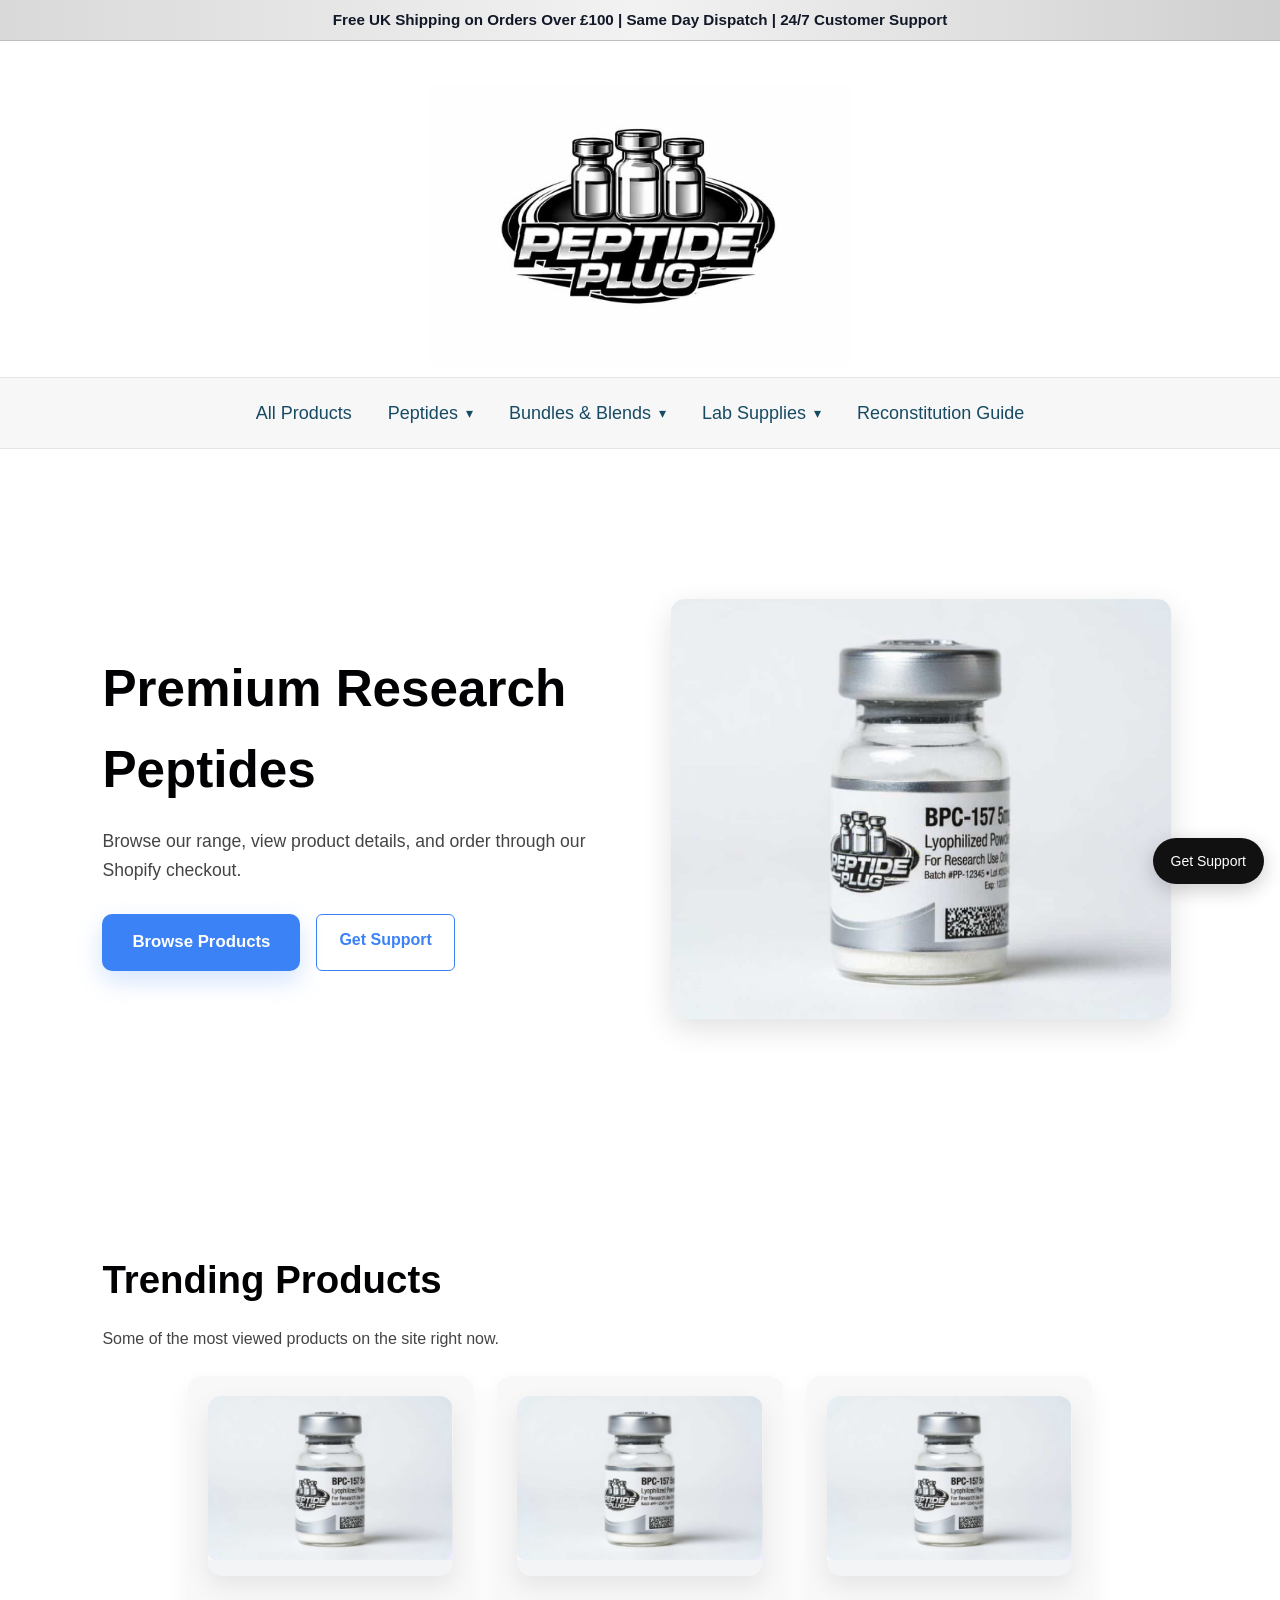
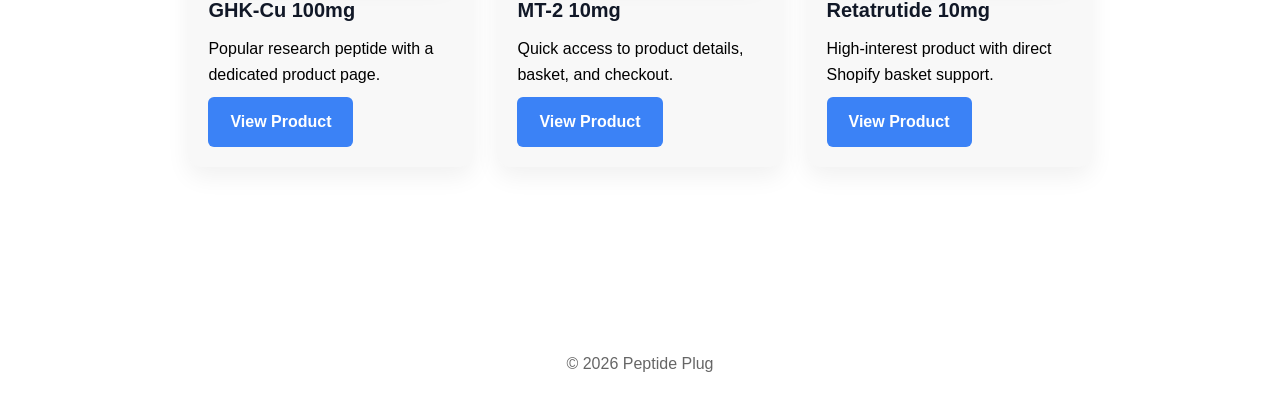
==== index.html @ 4071bdb6 "produxt sadditon" ====
<!DOCTYPE html>
<html lang="en">

<head>
  <meta charset="UTF-8">
  <meta name="viewport" content="width=device-width, initial-scale=1.0">
  <title>Peptide Plug</title>
  <link rel="icon" type="image/png" href="assets/images/pepbanner.png">
  <link rel="stylesheet" href="style.css">
</head>

<body>

  <section class="banner-wrap">
    <img src="assets/images/pepbanner.png" alt="Peptide Plug Banner" class="top-banner" id="topBanner">
  </section>

  <section class="category-nav-wrap">
    <nav class="category-nav" id="categoryNav"></nav>
  </section>

  <section class="hero fade-in active">
    <div class="hero-text">
      <h2>Premium Research Peptides</h2>
      <p>Browse our range, view product details, and order through our Shopify checkout.</p>
      <div class="buttons">
        <a href="shop/index.html" class="btn">Browse Products</a>
        <a href="mailto:support@peptideplug.co.uk" class="btn secondary">Get Support</a>
      </div>
    </div>

    <div class="hero-img">
      <img src="assets/images/peptide1.png" alt="Research peptides">
    </div>
  </section>

  <section class="section fade-in active" style="display:block;">
    <div class="text-box" style="max-width:1200px; margin:0 auto 24px;">
      <h2>Trending Products</h2>
      <p>Some of the most viewed products on the site right now.</p>
    </div>

    <div class="cards" style="padding-top: 0;">
      <div class="card fade-in active">
        <div class="image-box small">
          <img src="assets/images/peptide1.png" alt="GHK-Cu 100mg">
        </div>
        <h3>GHK-Cu 100mg</h3>
        <p>Popular research peptide with a dedicated product page.</p>
        <a href="shop/product.html?slug=ghk-cu-100mg" class="btn">View Product</a>
      </div>

      <div class="card fade-in active">
        <div class="image-box small">
          <img src="assets/images/peptide1.png" alt="MT-2 10mg">
        </div>
        <h3>MT-2 10mg</h3>
        <p>Quick access to product details, basket, and checkout.</p>
        <a href="shop/product.html?slug=mt2-10mg" class="btn">View Product</a>
      </div>

      <div class="card fade-in active">
        <div class="image-box small">
          <img src="assets/images/peptide1.png" alt="Retatrutide 20mg">
        </div>
        <h3>Retatrutide 10mg</h3>
        <p>High-interest product with direct Shopify basket support.</p>
        <a href="shop/product.html?slug=retatrutide-10mg" class="btn">View Product</a>
      </div>
    </div>
  </section>

  <footer>
    <p>© 2026 Peptide Plug</p>
  </footer>

  <script src="../js/site-config.js"></script>
  <script src="../js/products.js"></script>
  <script src="../js/components.js"></script>
  <script src="../js/shop.js"></script>
  <script src="../script.js"></script>

  <div id="supportWidget">
  <button id="supportToggle" aria-label="Open support form">Get Support</button>

  <div id="supportPanel">
    <button id="supportClose" aria-label="Close support form">&times;</button>

    <form id="supportForm">
      <h3>Need help?</h3>

      <input type="text" name="name" placeholder="Your name" required>
      <input type="email" name="email" placeholder="Your email" required>
      <textarea name="message" placeholder="What would you like help with?" required></textarea>

      <button type="submit">Send</button>
      <p id="supportStatus"></p>
    </form>
  </div>
</div>
</body>

</html>
---- style.css ----
* {
  margin: 0;
  padding: 0;
  box-sizing: border-box;
  font-family: Arial, sans-serif;
}

body {
  color: #010003;
  background: #ffffff;
  line-height: 1.6;
}

/* NAVBAR */
.navbar {
  display: flex;
  justify-content: center;
  align-items: center;
  padding: 20px;
  position: sticky;
  top: 0;
  width: 100%;
  z-index: 1000;
  background: rgba(255, 255, 255, 0.95);
  backdrop-filter: blur(6px);
  border-bottom: 1px solid #e5e7eb;
}

.logo {
  font-size: 28px;
  color: #111827;
}

/* TOP BANNER */
.banner-wrap {
  width: 100%;
  display: flex;
  justify-content: center;
  padding: 20px 20px 10px;
}

.top-banner {
  width: min(90%, 420px);
  height: auto;
  display: block;
  transition: opacity 0.2s linear;
}

/* HERO */
.hero {
  min-height: 80vh;
  display: flex;
  justify-content: space-between;
  align-items: center;
  gap: 50px;
  padding: 60px 8%;
}

.hero.small {
  min-height: 32vh;
  justify-content: center;
  text-align: center;
  padding: 120px 8% 60px;
}

.hero-text {
  flex: 1;
  max-width: 520px;
}

.hero-text h2 {
  font-size: clamp(2rem, 4vw, 3.4rem);
  margin-bottom: 16px;
}

.hero-text p {
  font-size: 1.1rem;
  margin-bottom: 20px;
  color: #444;
}

.hero-img {
  flex: 1;
  max-width: 520px;
  display: flex;
  justify-content: center;
}

.hero-img img {
  width: 100%;
  max-width: 500px;
  height: 420px;
  object-fit: cover;
  border-radius: 14px;
  display: block;
  box-shadow: 0 10px 30px rgba(0, 0, 0, 0.12);
}

/* SECTIONS */
.section {
  display: flex;
  align-items: center;
  gap: 50px;
  padding: 80px 8%;
}

.section.reverse {
  flex-direction: row-reverse;
}

.text-box {
  flex: 1;
}

.text-box h2 {
  font-size: clamp(1.8rem, 3vw, 2.6rem);
  margin-bottom: 16px;
}

.text-box p {
  font-size: 1rem;
  color: #444;
  margin-bottom: 18px;
}

.image-box {
  flex: 1;
  min-height: 320px;
  border-radius: 14px;
  overflow: hidden;
  background: #f3f4f6;
  box-shadow: 0 10px 24px rgba(0, 0, 0, 0.08);
}

.image-box img {
  width: 100%;
  height: 100%;
  display: block;
  object-fit: cover;
}

.image-box.small {
  min-height: 180px;
}

/* CARDS */
.cards {
  display: grid;
  grid-template-columns: repeat(3, 1fr);
  gap: 24px;
  padding: 60px 8% 80px;
}

.card {
  background: #f8f8f8;
  padding: 20px;
  border-radius: 14px;
  color: #111827;
  box-shadow: 0 10px 24px rgba(0, 0, 0, 0.06);
}

.card h3 {
  margin: 18px 0 10px;
  font-size: 1.25rem;
}

.card p {
  color: #000000;
}

/* SHOP */
.product-grid {
  display: grid;
  grid-template-columns: repeat(3, 1fr);
  gap: 30px;
  padding: 40px 8% 80px;
}

.product {
  background: #f8f8f8;
  padding: 20px;
  border-radius: 14px;
  color: #111827;
  box-shadow: 0 10px 24px rgba(0, 0, 0, 0.06);
  border: 1px solid #eeeeee;
}

.product h3 {
  margin: 18px 0 10px;
  font-size: 1.25rem;
}

.product p {
  color: #000000;
  margin-bottom: 18px;
}

.buttons {
  display: flex;
  gap: 12px;
  flex-wrap: wrap;
}

/* BUTTONS */
.btn {
  display: inline-block;
  margin-top: 10px;
  padding: 12px 22px;
  background: #3b82f6;
  border: none;
  color: white;
  cursor: pointer;
  border-radius: 6px;
  text-decoration: none;
  font-weight: 600;
  transition: background 0.2s ease;
}

.btn:hover {
  background: #2563eb;
}

.btn.secondary {
  background: transparent;
  border: 1px solid #3b82f6;
  color: #3b82f6;
}

/* FOOTER */
footer {
  text-align: center;
  padding: 24px;
  color: #666;
}

/* ANIMATIONS */
.fade-in {
  opacity: 0;
  transform: translateY(40px);
  transition: all 0.8s ease;
}

.fade-in.active {
  opacity: 1;
  transform: translateY(0);
}

/* RESPONSIVE */
@media (max-width: 900px) {
  .hero,
  .section,
  .section.reverse {
    flex-direction: column;
    padding: 50px 6%;
  }

  .hero.small {
    padding: 110px 6% 40px;
  }

  .hero-text,
  .text-box,
  .hero-img,
  .image-box {
    max-width: 100%;
    width: 100%;
  }

  .hero-img img {
    height: 320px;
  }

  .cards,
  .product-grid {
    grid-template-columns: 1fr;
    padding: 40px 6% 60px;
  }

  .image-box {
    min-height: 260px;
  }

  .image-box.small {
    min-height: 220px;
  }
}

/* ANNOUNCEMENT BAR */
.announcement-bar {
  position: fixed;
  top: 0;
  left: 0;
  width: 100%;
  background: linear-gradient(to right, #d9d9d9, #f2f2f2, #cfcfcf);
  color: #111827;
  text-align: center;
  padding: 8px 16px;
  font-size: 0.95rem;
  font-weight: 600;
  z-index: 3000;
  border-bottom: 1px solid #bdbdbd;
}

body.has-announcement {
  padding-top: 42px;
}

body.has-announcement .navbar {
  top: 42px;
}

body.has-announcement .banner-wrap {
  padding-top: 34px;
}

body.has-announcement .top-banner {
  margin-top: 8px;
}

/* SHOP EXTRA */
.shop-actions {
  display: flex;
  justify-content: flex-end;
  gap: 12px;
  padding: 20px 8% 0;
}

/* PRODUCT PAGE */
.back-link {
  max-width: 1200px;
  margin: 30px auto 0;
  padding: 0 20px;
}

.product-page {
  max-width: 1200px;
  margin: 30px auto 60px;
  padding: 0 20px;
  display: grid;
  grid-template-columns: 1fr 1fr;
  gap: 40px;
  align-items: start;
}

.product-image-wrap,
.product-info {
  background: #ffffff;
  border-radius: 16px;
  padding: 24px;
}

.product-image-wrap img {
  width: 100%;
  height: auto;
  display: block;
  border-radius: 12px;
}

.product-info h1 {
  margin: 0 0 10px;
  font-size: 2rem;
  color: #000000;
}

.product-price {
  font-size: 1.25rem;
  margin-bottom: 20px;
  color: #000000;
}

.product-description {
  line-height: 1.6;
  margin-bottom: 24px;
  color: #000000;
}

.product-meta {
  margin-bottom: 24px;
}

.product-meta p {
  margin: 8px 0;
  color: #000000;
}

.product-meta strong {
  color: #000000;
}

/* RESPONSIVE ADDITIONS */
@media (max-width: 900px) {
  .shop-actions {
    justify-content: center;
    padding: 20px 6% 0;
  }

  .product-page {
    grid-template-columns: 1fr;
    gap: 24px;
  }
}

.hero .buttons {
  margin-top: 18px;
  gap: 16px;
}

.hero .buttons .btn:first-child {
  min-width: 190px;
  padding: 15px 30px;
  font-size: 1.05rem;
  border-radius: 10px;
  box-shadow: 0 10px 24px rgba(59, 130, 246, 0.22);
}

.hero .buttons .btn:first-child:hover {
  background: #1d4ed8;
}

@media (max-width: 700px) {
  .hero .buttons {
    flex-direction: column;
    align-items: stretch;
    width: 100%;
  }

  .hero .buttons .btn:first-child {
    width: 100%;
    min-width: 0;
  }
}

.product-description-content {
  display: -webkit-box;
  -webkit-box-orient: vertical;
  -webkit-line-clamp: 4;
  overflow: hidden;
}

.product-description-content.expanded {
  display: block;
  overflow: visible;
}

.description-toggle-btn {
  margin-top: 14px;
}

.product-description h3 {
  margin: 18px 0 10px;
  font-size: 1.05rem;
  color: #000000;
}

.product-description p {
  margin-bottom: 12px;
  color: #000000;
}

.product-description strong {
  color: #000000;
}

@media (max-width: 700px) {
  .product-description-content {
    display: -webkit-box;
    -webkit-box-orient: vertical;
    -webkit-line-clamp: 3;
    overflow: hidden;
    font-size: 0.95rem;
    line-height: 1.5;
  }

  .product-description-content.expanded {
    display: block;
    overflow: visible;
  }

  .product-page {
    gap: 18px;
    margin: 20px auto 40px;
    padding: 0 16px;
  }

  .product-image-wrap {
    padding: 14px;
  }

  .product-image-wrap img {
    width: 100%;
    max-height: 120px;
    object-fit: contain;
  }

  .product-info {
    padding: 18px;
  }

  .product-info h1 {
    font-size: 1.5rem;
    line-height: 1.2;
  }

  .product-price {
    font-size: 1.1rem;
    margin-bottom: 14px;
  }

  .product-description-content {
    -webkit-line-clamp: 3;
    font-size: 0.95rem;
    line-height: 1.5;
  }

  .product-description h3 {
    font-size: 1rem;
    margin: 14px 0 8px;
  }

  .product-description p {
    margin-bottom: 10px;
  }

  .product-meta p {
    font-size: 0.95rem;
  }

  .product-info .buttons {
    flex-direction: column;
    align-items: stretch;
  }

  .product-info .buttons .btn {
    width: 100%;
    text-align: center;
  }
}

.category-nav-wrap {
  width: 100%;
  background: #f7f7f7;
  border-top: 1px solid #e5e5e5;
  border-bottom: 1px solid #e5e5e5;
}

.category-nav {
  max-width: 1200px;
  margin: 0 auto;
  padding: 0 20px;
  display: flex;
  align-items: center;
  justify-content: center;
  gap: 36px;
  min-height: 70px;
  flex-wrap: wrap;
}

.category-nav a,
.dropdown-btn {
  text-decoration: none;
  color: #174a63;
  font-size: 18px;
  font-weight: 500;
  background: none;
  border: none;
  cursor: pointer;
  font-family: inherit;
  transition: color 0.2s ease;
}

.category-nav a:hover,
.dropdown-btn:hover {
  color: #0f3447;
}

.dropdown {
  position: relative;
}

.dropdown-btn {
  display: flex;
  align-items: center;
  gap: 8px;
}

.arrow {
  font-size: 14px;
}

.dropdown-menu {
  position: absolute;
  top: 100%;
  left: 0;
  min-width: 220px;
  background: #ffffff;
  border: 1px solid #e5e5e5;
  box-shadow: 0 8px 20px rgba(0, 0, 0, 0.08);
  border-radius: 10px;
  padding: 10px 0;
  display: none;
  z-index: 1000;
}

.dropdown-menu a {
  display: block;
  padding: 12px 18px;
  font-size: 16px;
  color: #174a63;
  white-space: nowrap;
}

.dropdown-menu a:hover {
  background: #f3f7f9;
}

.dropdown:hover .dropdown-menu {
  display: block;
}

@media (max-width: 768px) {
  .category-nav {
    gap: 18px;
    padding: 12px 16px;
    justify-content: flex-start;
  }

  .category-nav a,
  .dropdown-btn {
    font-size: 16px;
  }

  .dropdown-menu {
    min-width: 180px;
  }
}


#supportWidget {
  position: fixed;
  right: 16px;
  bottom: 16px;
  z-index: 9999;
}

#supportToggle {
  background: #111;
  color: #fff;
  border: none;
  border-radius: 999px;
  padding: 12px 18px;
  font: inherit;
  font-size: 14px;
  cursor: pointer;
  box-shadow: 0 6px 20px rgba(0, 0, 0, 0.2);
  transition: transform 0.2s ease, opacity 0.2s ease;
}

#supportToggle:hover {
  transform: translateY(-2px);
}

#supportPanel {
  position: absolute;
  right: 0;
  bottom: 60px;
  width: 320px;
  background: #fff;
  border-radius: 14px;
  box-shadow: 0 10px 30px rgba(0, 0, 0, 0.18);
  padding: 18px;
  opacity: 0;
  transform: translateY(20px);
  pointer-events: none;
  transition: opacity 0.25s ease, transform 0.25s ease;
}

#supportPanel.open {
  opacity: 1;
  transform: translateY(0);
  pointer-events: auto;
}

#supportClose {
  position: absolute;
  top: 10px;
  right: 12px;
  background: transparent;
  border: none;
  font-size: 24px;
  line-height: 1;
  cursor: pointer;
  color: #111;
}

#supportForm {
  display: flex;
  flex-direction: column;
  gap: 10px;
}

#supportForm h3 {
  margin: 0 0 6px 0;
  font-size: 20px;
  color: #111;
}

#supportForm input,
#supportForm textarea {
  width: 100%;
  padding: 11px 12px;
  border: 1px solid #d8d8d8;
  border-radius: 8px;
  font: inherit;
  font-size: 14px;
  box-sizing: border-box;
}

#supportForm textarea {
  min-height: 110px;
  resize: vertical;
}

#supportForm button[type="submit"] {
  background: #111;
  color: #fff;
  border: none;
  border-radius: 8px;
  padding: 11px 12px;
  font: inherit;
  font-size: 14px;
  cursor: pointer;
  transition: opacity 0.2s ease;
}

#supportForm button[type="submit"]:hover {
  opacity: 0.9;
}

#supportStatus {
  margin: 4px 0 0 0;
  font-size: 13px;
  color: #111;
}

@media (max-width: 480px) {
  #supportWidget {
    right: 12px;
    bottom: 12px;
  }

  #supportPanel {
    width: min(320px, calc(100vw - 24px));
    right: 0;
    bottom: 56px;
  }

  #supportToggle {
    padding: 11px 16px;
    font-size: 13px;
  }
}
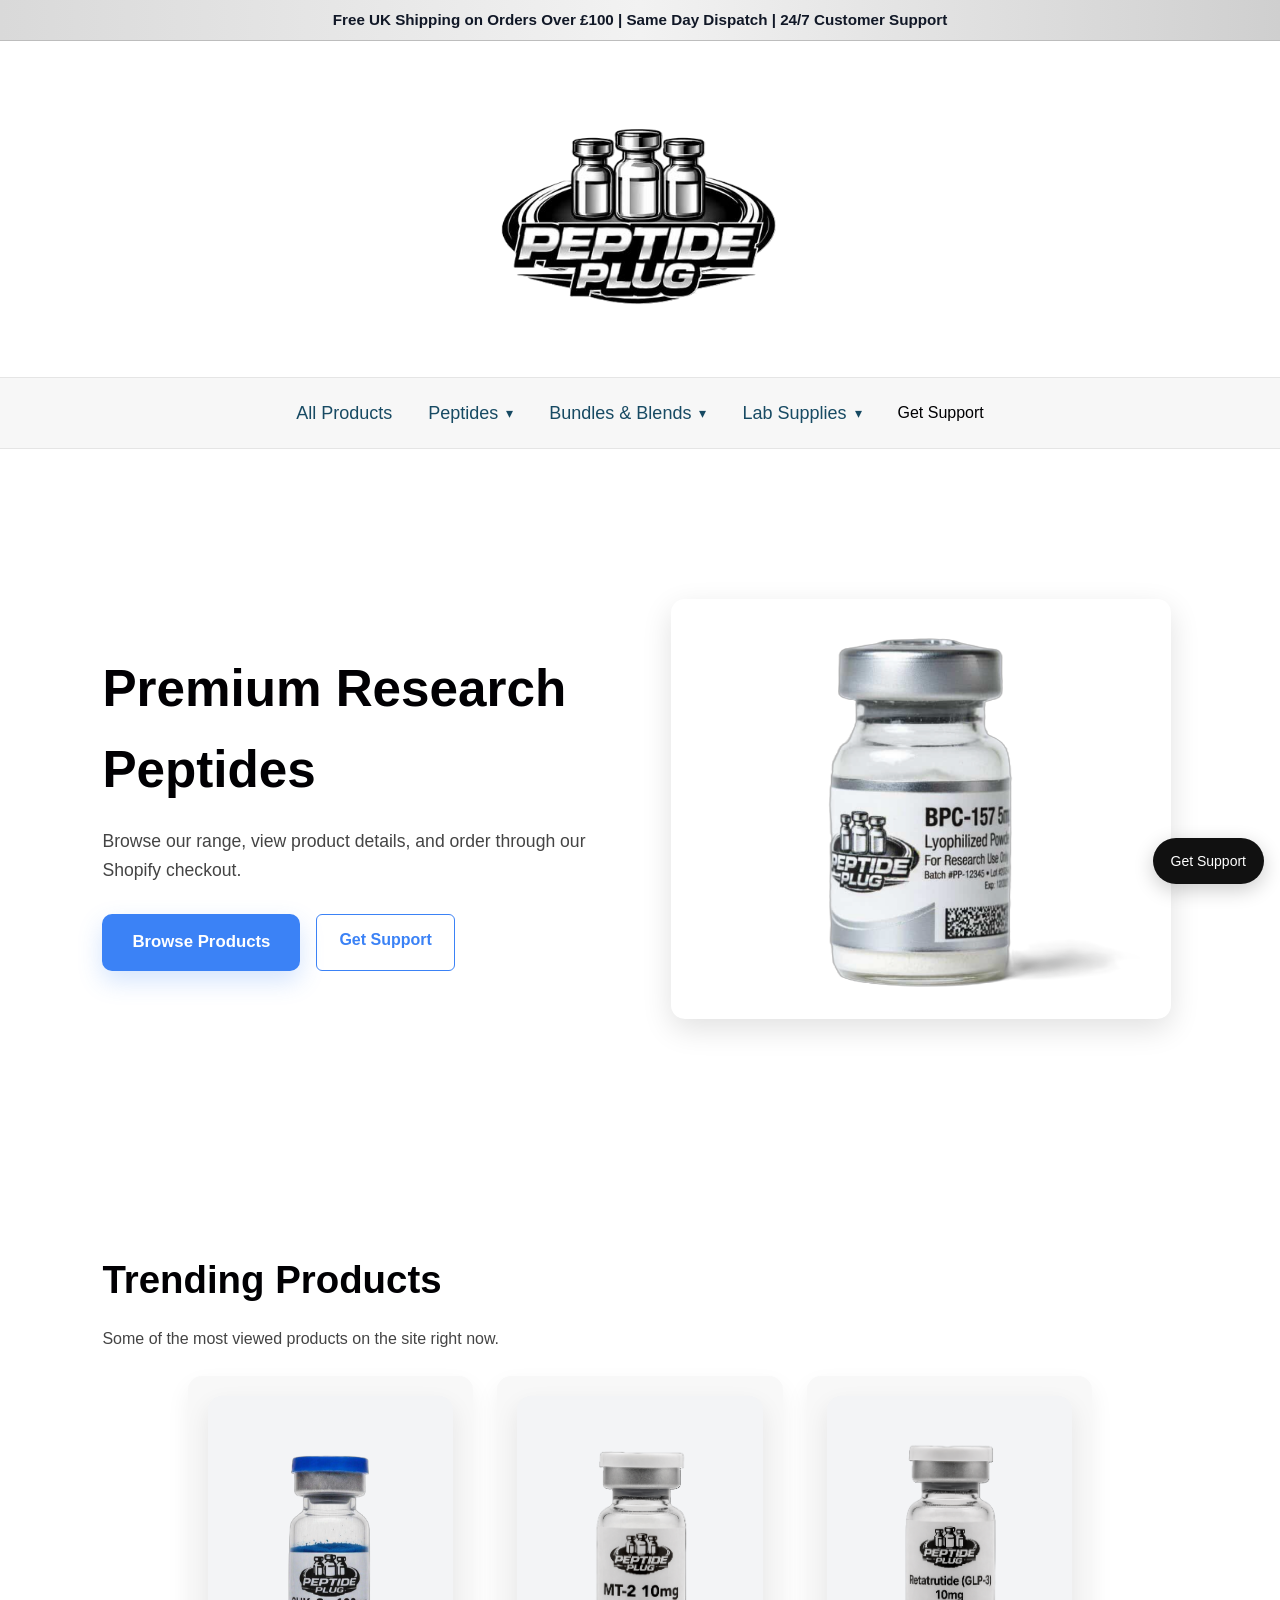
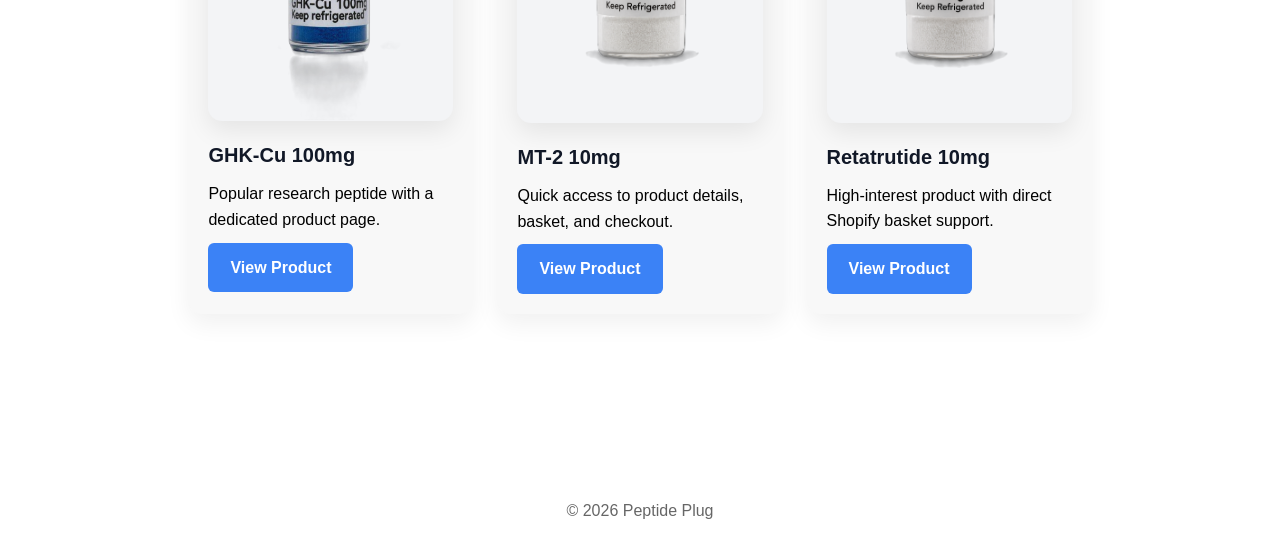
==== commit 039b3100: "all images and changed the buttons on shop" ====
--- a/index.html
+++ b/index.html
@@ -43,7 +43,7 @@
     <div class="cards" style="padding-top: 0;">
       <div class="card fade-in active">
         <div class="image-box small">
-          <img src="assets/images/peptide1.png" alt="GHK-Cu 100mg">
+          <img src="assets/images/ghk-cu-100mg.png" alt="GHK-Cu 100mg">
         </div>
         <h3>GHK-Cu 100mg</h3>
         <p>Popular research peptide with a dedicated product page.</p>
@@ -52,7 +52,7 @@
 
       <div class="card fade-in active">
         <div class="image-box small">
-          <img src="assets/images/peptide1.png" alt="MT-2 10mg">
+          <img src="assets/images/mt2-10mg.png" alt="MT-2 10mg">
         </div>
         <h3>MT-2 10mg</h3>
         <p>Quick access to product details, basket, and checkout.</p>
@@ -61,7 +61,7 @@
 
       <div class="card fade-in active">
         <div class="image-box small">
-          <img src="assets/images/peptide1.png" alt="Retatrutide 20mg">
+          <img src="assets/images/retatrutide-10mg.png" alt="Retatrutide 10mg">
         </div>
         <h3>Retatrutide 10mg</h3>
         <p>High-interest product with direct Shopify basket support.</p>
--- a/style.css
+++ b/style.css
@@ -171,17 +171,17 @@
 /* SHOP */
 .product-grid {
   display: grid;
-  grid-template-columns: repeat(3, 1fr);
-  gap: 30px;
+  grid-template-columns: repeat(4, 1fr);
+  gap: 24px;
   padding: 40px 8% 80px;
 }
 
 .product {
   background: #f8f8f8;
-  padding: 20px;
-  border-radius: 14px;
+  padding: 16px;
+  border-radius: 12px;
   color: #111827;
-  box-shadow: 0 10px 24px rgba(0, 0, 0, 0.06);
+  box-shadow: 0 8px 18px rgba(0, 0, 0, 0.05);
   border: 1px solid #eeeeee;
 }
 
@@ -199,6 +199,13 @@
   display: flex;
   gap: 12px;
   flex-wrap: wrap;
+}
+
+.product img {
+  width: 100%;
+  height: 180px;
+  object-fit: contain;
+  display: block;
 }
 
 /* BUTTONS */
@@ -758,4 +765,27 @@
     padding: 11px 16px;
     font-size: 13px;
   }
+}
+
+.btn.disabled {
+  opacity: 0.5;
+  pointer-events: none;
+  cursor: not-allowed;
+}
+
+.availability.in {
+  color: green;
+}
+
+.availability.out {
+  color: red;
+}
+
+.nav-support-btn {
+  background: none;
+  border: none;
+  color: inherit;
+  font: inherit;
+  cursor: pointer;
+  padding: 0;
 }
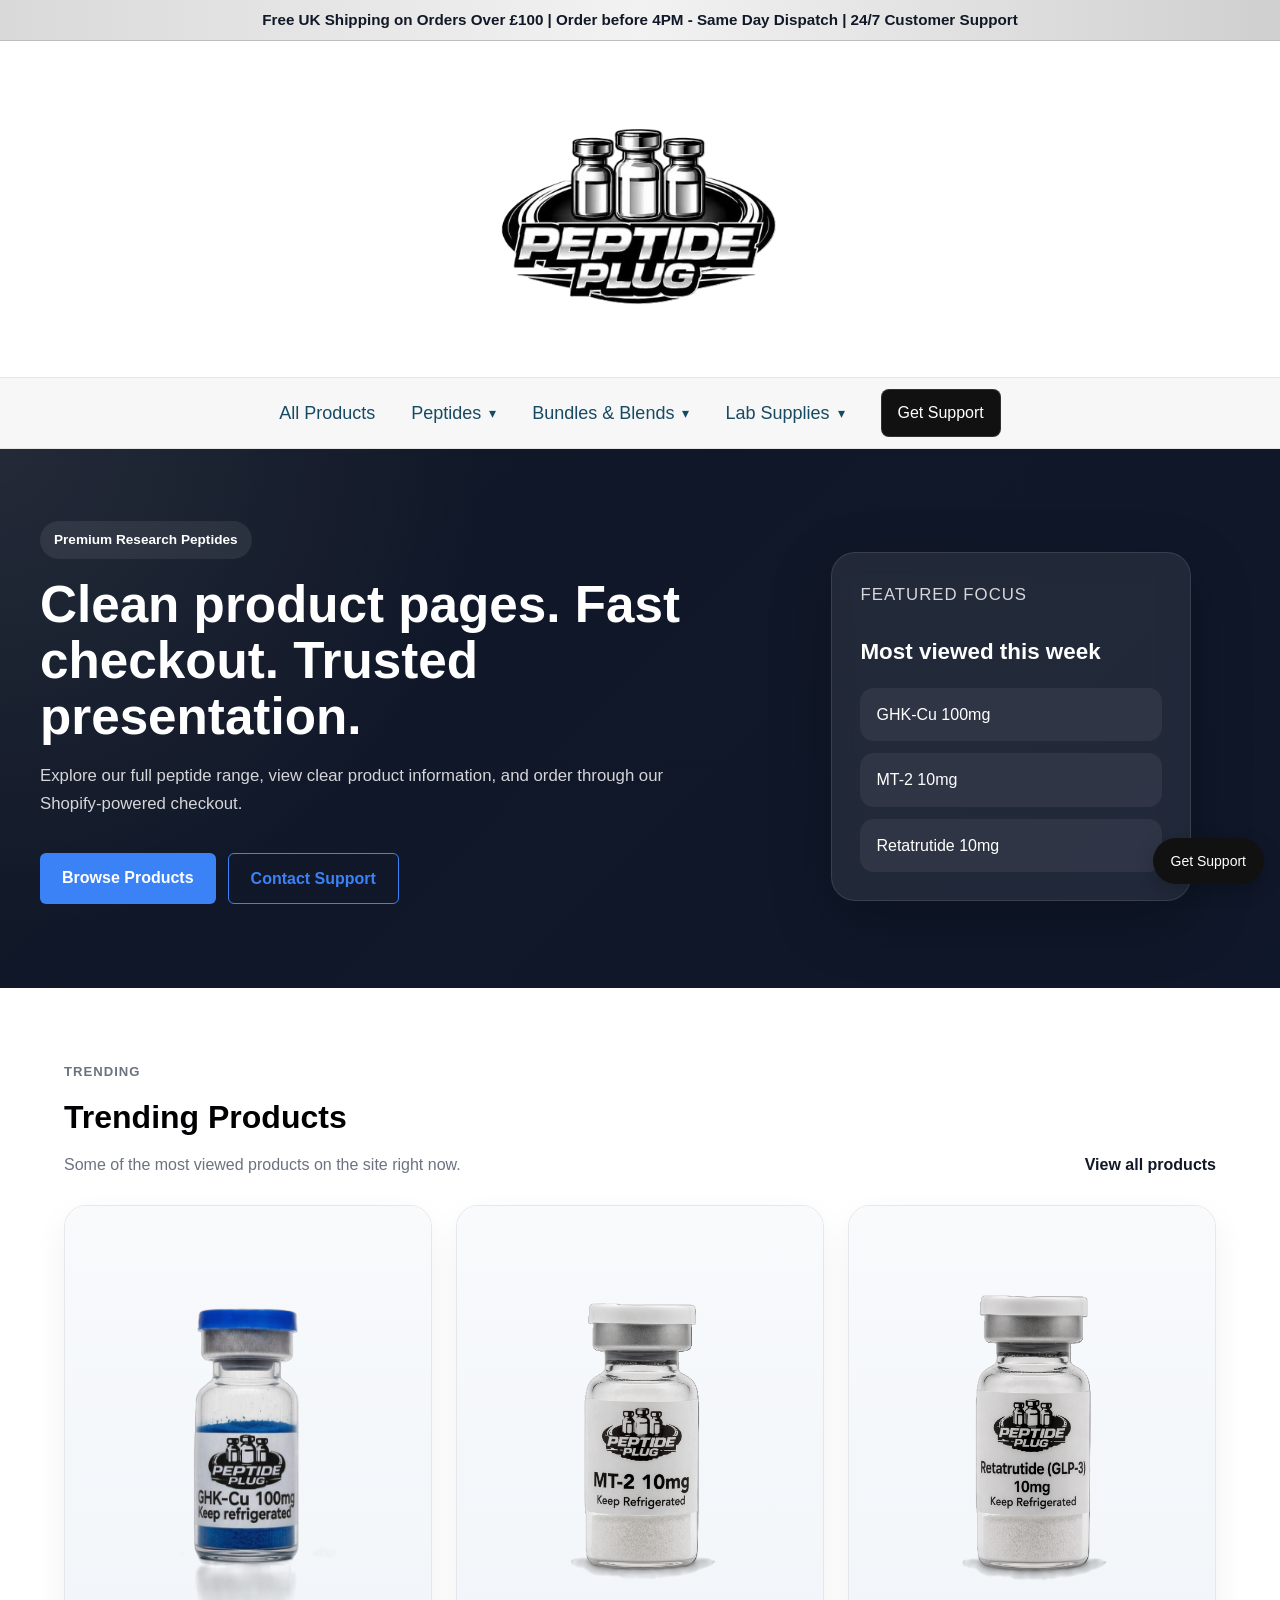
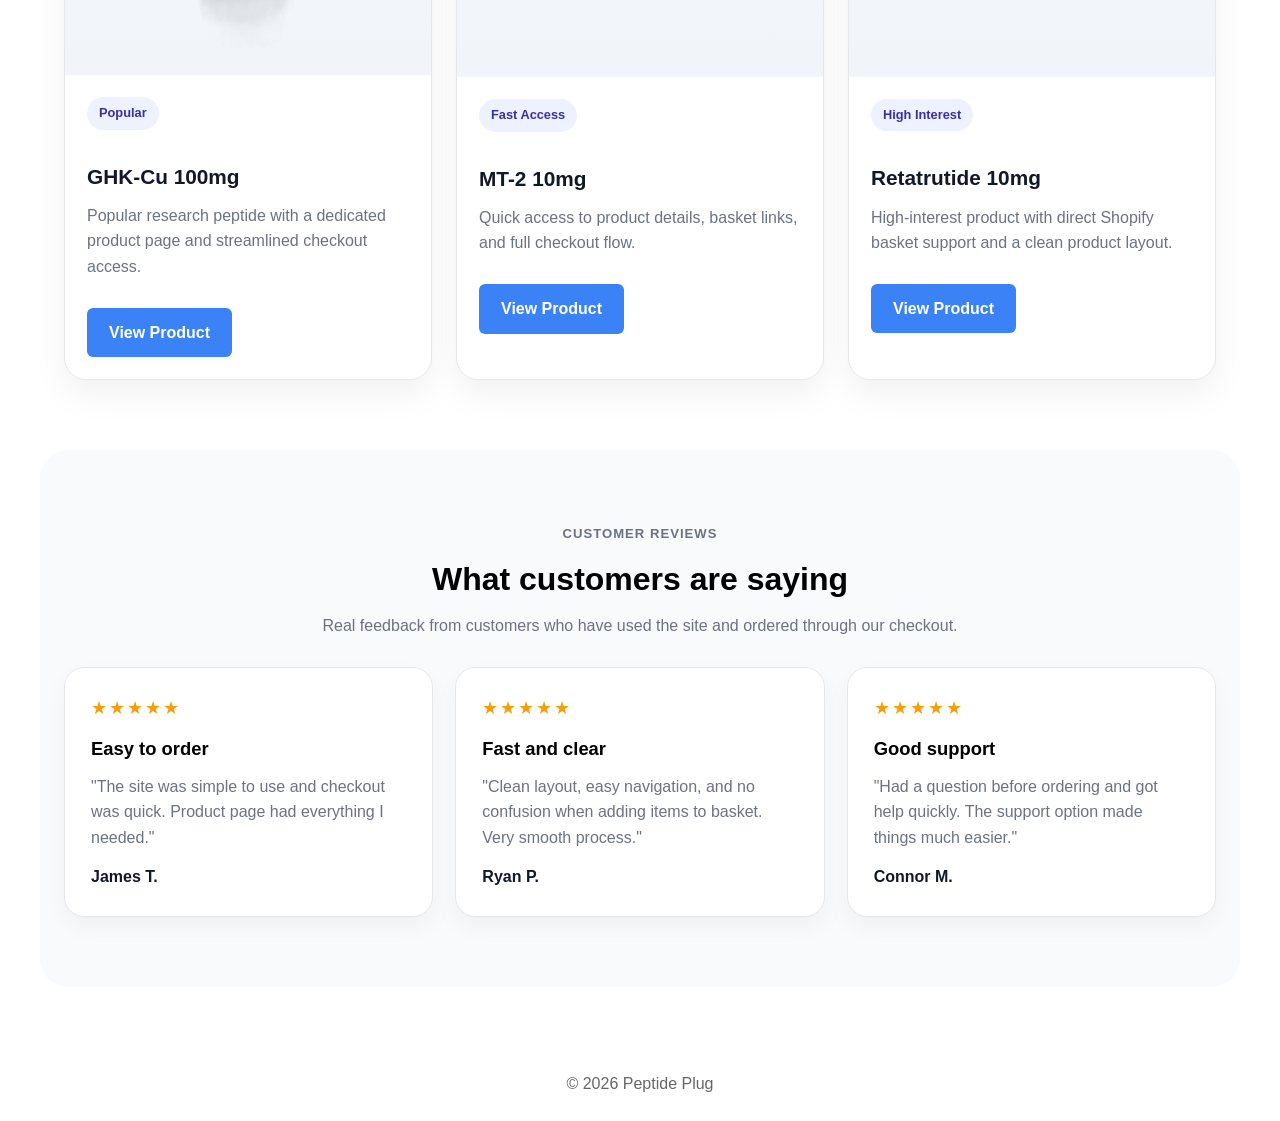
==== commit 0eed90bf: "new home page and product tags" ====
--- a/index.html
+++ b/index.html
@@ -19,53 +19,113 @@
     <nav class="category-nav" id="categoryNav"></nav>
   </section>
 
-  <section class="hero fade-in active">
-    <div class="hero-text">
-      <h2>Premium Research Peptides</h2>
-      <p>Browse our range, view product details, and order through our Shopify checkout.</p>
-      <div class="buttons">
-        <a href="shop/index.html" class="btn">Browse Products</a>
-        <a href="mailto:support@peptideplug.co.uk" class="btn secondary">Get Support</a>
+  <section class="hero hero-home fade-in active">
+    <div class="hero-content">
+      <div class="hero-text">
+        <span class="eyebrow">Premium Research Peptides</span>
+        <h1>Clean product pages. Fast checkout. Trusted presentation.</h1>
+        <p>
+          Explore our full peptide range, view clear product information, and order through our Shopify-powered checkout.
+        </p>
+
+        <div class="buttons hero-buttons">
+          <a href="shop/index.html" class="btn">Browse Products</a>
+          <a href="mailto:support@peptide-plug.co.uk" class="btn secondary">Contact Support</a>
+        </div>
+      </div>
+
+      <div class="hero-feature-card">
+        <div class="hero-feature-inner">
+          <p class="mini-label">Featured Focus</p>
+          <h3>Most viewed this week</h3>
+          <div class="featured-mini-list">
+            <a href="shop/product.html?slug=ghk-cu-100mg">GHK-Cu 100mg</a>
+            <a href="shop/product.html?slug=mt2-10mg">MT-2 10mg</a>
+            <a href="shop/product.html?slug=retatrutide-10mg">Retatrutide 10mg</a>
+          </div>
+        </div>
+      </div>
+    </div>
+  </section>
+
+  <section class="section fade-in active home-section">
+    <div class="section-heading">
+      <div>
+        <span class="section-label">Trending</span>
+        <h2>Trending Products</h2>
+        <p>Some of the most viewed products on the site right now.</p>
+      </div>
+      <a href="shop/index.html" class="text-link">View all products</a>
+    </div>
+
+    <div class="cards cards-home">
+      <div class="card product-card fade-in active">
+        <div class="image-box small">
+          <img src="assets/images/ghk-cu-100mg.png" alt="GHK-Cu 100mg">
+        </div>
+        <div class="card-content">
+          <span class="product-tag">Popular</span>
+          <h3>GHK-Cu 100mg</h3>
+          <p>Popular research peptide with a dedicated product page and streamlined checkout access.</p>
+          <a href="shop/product.html?slug=ghk-cu-100mg" class="btn">View Product</a>
+        </div>
+      </div>
+
+      <div class="card product-card fade-in active">
+        <div class="image-box small">
+          <img src="assets/images/mt2-10mg.png" alt="MT-2 10mg">
+        </div>
+        <div class="card-content">
+          <span class="product-tag">Fast Access</span>
+          <h3>MT-2 10mg</h3>
+          <p>Quick access to product details, basket links, and full checkout flow.</p>
+          <a href="shop/product.html?slug=mt2-10mg" class="btn">View Product</a>
+        </div>
+      </div>
+
+      <div class="card product-card fade-in active">
+        <div class="image-box small">
+          <img src="assets/images/retatrutide-10mg.png" alt="Retatrutide 10mg">
+        </div>
+        <div class="card-content">
+          <span class="product-tag">High Interest</span>
+          <h3>Retatrutide 10mg</h3>
+          <p>High-interest product with direct Shopify basket support and a clean product layout.</p>
+          <a href="shop/product.html?slug=retatrutide-10mg" class="btn">View Product</a>
+        </div>
+      </div>
+    </div>
+  </section>
+
+  <section class="section fade-in active home-section alt-section">
+    <div class="section-heading centered">
+      <div>
+        <span class="section-label">Customer Reviews</span>
+        <h2>What customers are saying</h2>
+        <p>Real feedback from customers who have used the site and ordered through our checkout.</p>
       </div>
     </div>
 
-    <div class="hero-img">
-      <img src="assets/images/peptide1.png" alt="Research peptides">
-    </div>
-  </section>
-
-  <section class="section fade-in active" style="display:block;">
-    <div class="text-box" style="max-width:1200px; margin:0 auto 24px;">
-      <h2>Trending Products</h2>
-      <p>Some of the most viewed products on the site right now.</p>
-    </div>
-
-    <div class="cards" style="padding-top: 0;">
-      <div class="card fade-in active">
-        <div class="image-box small">
-          <img src="assets/images/ghk-cu-100mg.png" alt="GHK-Cu 100mg">
-        </div>
-        <h3>GHK-Cu 100mg</h3>
-        <p>Popular research peptide with a dedicated product page.</p>
-        <a href="shop/product.html?slug=ghk-cu-100mg" class="btn">View Product</a>
+    <div class="feature-grid">
+      <div class="feature-box review-box">
+        <div class="review-stars">★★★★★</div>
+        <h3>Easy to order</h3>
+        <p>"The site was simple to use and checkout was quick. Product page had everything I needed."</p>
+        <span class="review-author">James T.</span>
       </div>
 
-      <div class="card fade-in active">
-        <div class="image-box small">
-          <img src="assets/images/mt2-10mg.png" alt="MT-2 10mg">
-        </div>
-        <h3>MT-2 10mg</h3>
-        <p>Quick access to product details, basket, and checkout.</p>
-        <a href="shop/product.html?slug=mt2-10mg" class="btn">View Product</a>
+      <div class="feature-box review-box">
+        <div class="review-stars">★★★★★</div>
+        <h3>Fast and clear</h3>
+        <p>"Clean layout, easy navigation, and no confusion when adding items to basket. Very smooth process."</p>
+        <span class="review-author">Ryan P.</span>
       </div>
 
-      <div class="card fade-in active">
-        <div class="image-box small">
-          <img src="assets/images/retatrutide-10mg.png" alt="Retatrutide 10mg">
-        </div>
-        <h3>Retatrutide 10mg</h3>
-        <p>High-interest product with direct Shopify basket support.</p>
-        <a href="shop/product.html?slug=retatrutide-10mg" class="btn">View Product</a>
+      <div class="feature-box review-box">
+        <div class="review-stars">★★★★★</div>
+        <h3>Good support</h3>
+        <p>"Had a question before ordering and got help quickly. The support option made things much easier."</p>
+        <span class="review-author">Connor M.</span>
       </div>
     </div>
   </section>
@@ -74,30 +134,29 @@
     <p>© 2026 Peptide Plug</p>
   </footer>
 
-  <script src="../js/site-config.js"></script>
-  <script src="../js/products.js"></script>
-  <script src="../js/components.js"></script>
-  <script src="../js/shop.js"></script>
-  <script src="../script.js"></script>
+  <div id="supportWidget">
+    <button id="supportToggle" aria-label="Open support form">Get Support</button>
 
-  <div id="supportWidget">
-  <button id="supportToggle" aria-label="Open support form">Get Support</button>
+    <div id="supportPanel">
+      <button id="supportClose" aria-label="Close support form">&times;</button>
 
-  <div id="supportPanel">
-    <button id="supportClose" aria-label="Close support form">&times;</button>
+      <form id="supportForm">
+        <h3>Need help?</h3>
+        <input type="text" name="name" placeholder="Your name" required>
+        <input type="email" name="email" placeholder="Your email" required>
+        <textarea name="message" placeholder="What would you like help with?" required></textarea>
+        <button type="submit">Send</button>
+        <p id="supportStatus"></p>
+      </form>
+    </div>
+  </div>
 
-    <form id="supportForm">
-      <h3>Need help?</h3>
+  <script src="js/site-config.js"></script>
+  <script src="js/products.js"></script>
+  <script src="js/components.js"></script>
+  <script src="js/shop.js"></script>
+  <script src="script.js"></script>
 
-      <input type="text" name="name" placeholder="Your name" required>
-      <input type="email" name="email" placeholder="Your email" required>
-      <textarea name="message" placeholder="What would you like help with?" required></textarea>
-
-      <button type="submit">Send</button>
-      <p id="supportStatus"></p>
-    </form>
-  </div>
-</div>
 </body>
 
 </html>
--- a/style.css
+++ b/style.css
@@ -3,6 +3,10 @@
   padding: 0;
   box-sizing: border-box;
   font-family: Arial, sans-serif;
+}
+
+html {
+  scroll-behavior: smooth;
 }
 
 body {
@@ -68,9 +72,11 @@
   max-width: 520px;
 }
 
+.hero-text h1,
 .hero-text h2 {
   font-size: clamp(2rem, 4vw, 3.4rem);
   margin-bottom: 16px;
+  line-height: 1.1;
 }
 
 .hero-text p {
@@ -96,7 +102,7 @@
   box-shadow: 0 10px 30px rgba(0, 0, 0, 0.12);
 }
 
-/* SECTIONS */
+/* GENERIC SECTIONS */
 .section {
   display: flex;
   align-items: center;
@@ -143,7 +149,7 @@
   min-height: 180px;
 }
 
-/* CARDS */
+/* GENERIC CARDS */
 .cards {
   display: grid;
   grid-template-columns: repeat(3, 1fr);
@@ -195,12 +201,6 @@
   margin-bottom: 18px;
 }
 
-.buttons {
-  display: flex;
-  gap: 12px;
-  flex-wrap: wrap;
-}
-
 .product img {
   width: 100%;
   height: 180px;
@@ -209,6 +209,12 @@
 }
 
 /* BUTTONS */
+.buttons {
+  display: flex;
+  gap: 12px;
+  flex-wrap: wrap;
+}
+
 .btn {
   display: inline-block;
   margin-top: 10px;
@@ -220,7 +226,7 @@
   border-radius: 6px;
   text-decoration: none;
   font-weight: 600;
-  transition: background 0.2s ease;
+  transition: background 0.2s ease, transform 0.2s ease;
 }
 
 .btn:hover {
@@ -231,6 +237,12 @@
   background: transparent;
   border: 1px solid #3b82f6;
   color: #3b82f6;
+}
+
+.btn.disabled {
+  opacity: 0.5;
+  pointer-events: none;
+  cursor: not-allowed;
 }
 
 /* FOOTER */
@@ -250,46 +262,6 @@
 .fade-in.active {
   opacity: 1;
   transform: translateY(0);
-}
-
-/* RESPONSIVE */
-@media (max-width: 900px) {
-  .hero,
-  .section,
-  .section.reverse {
-    flex-direction: column;
-    padding: 50px 6%;
-  }
-
-  .hero.small {
-    padding: 110px 6% 40px;
-  }
-
-  .hero-text,
-  .text-box,
-  .hero-img,
-  .image-box {
-    max-width: 100%;
-    width: 100%;
-  }
-
-  .hero-img img {
-    height: 320px;
-  }
-
-  .cards,
-  .product-grid {
-    grid-template-columns: 1fr;
-    padding: 40px 6% 60px;
-  }
-
-  .image-box {
-    min-height: 260px;
-  }
-
-  .image-box.small {
-    min-height: 220px;
-  }
 }
 
 /* ANNOUNCEMENT BAR */
@@ -324,225 +296,7 @@
   margin-top: 8px;
 }
 
-/* SHOP EXTRA */
-.shop-actions {
-  display: flex;
-  justify-content: flex-end;
-  gap: 12px;
-  padding: 20px 8% 0;
-}
-
-/* PRODUCT PAGE */
-.back-link {
-  max-width: 1200px;
-  margin: 30px auto 0;
-  padding: 0 20px;
-}
-
-.product-page {
-  max-width: 1200px;
-  margin: 30px auto 60px;
-  padding: 0 20px;
-  display: grid;
-  grid-template-columns: 1fr 1fr;
-  gap: 40px;
-  align-items: start;
-}
-
-.product-image-wrap,
-.product-info {
-  background: #ffffff;
-  border-radius: 16px;
-  padding: 24px;
-}
-
-.product-image-wrap img {
-  width: 100%;
-  height: auto;
-  display: block;
-  border-radius: 12px;
-}
-
-.product-info h1 {
-  margin: 0 0 10px;
-  font-size: 2rem;
-  color: #000000;
-}
-
-.product-price {
-  font-size: 1.25rem;
-  margin-bottom: 20px;
-  color: #000000;
-}
-
-.product-description {
-  line-height: 1.6;
-  margin-bottom: 24px;
-  color: #000000;
-}
-
-.product-meta {
-  margin-bottom: 24px;
-}
-
-.product-meta p {
-  margin: 8px 0;
-  color: #000000;
-}
-
-.product-meta strong {
-  color: #000000;
-}
-
-/* RESPONSIVE ADDITIONS */
-@media (max-width: 900px) {
-  .shop-actions {
-    justify-content: center;
-    padding: 20px 6% 0;
-  }
-
-  .product-page {
-    grid-template-columns: 1fr;
-    gap: 24px;
-  }
-}
-
-.hero .buttons {
-  margin-top: 18px;
-  gap: 16px;
-}
-
-.hero .buttons .btn:first-child {
-  min-width: 190px;
-  padding: 15px 30px;
-  font-size: 1.05rem;
-  border-radius: 10px;
-  box-shadow: 0 10px 24px rgba(59, 130, 246, 0.22);
-}
-
-.hero .buttons .btn:first-child:hover {
-  background: #1d4ed8;
-}
-
-@media (max-width: 700px) {
-  .hero .buttons {
-    flex-direction: column;
-    align-items: stretch;
-    width: 100%;
-  }
-
-  .hero .buttons .btn:first-child {
-    width: 100%;
-    min-width: 0;
-  }
-}
-
-.product-description-content {
-  display: -webkit-box;
-  -webkit-box-orient: vertical;
-  -webkit-line-clamp: 4;
-  overflow: hidden;
-}
-
-.product-description-content.expanded {
-  display: block;
-  overflow: visible;
-}
-
-.description-toggle-btn {
-  margin-top: 14px;
-}
-
-.product-description h3 {
-  margin: 18px 0 10px;
-  font-size: 1.05rem;
-  color: #000000;
-}
-
-.product-description p {
-  margin-bottom: 12px;
-  color: #000000;
-}
-
-.product-description strong {
-  color: #000000;
-}
-
-@media (max-width: 700px) {
-  .product-description-content {
-    display: -webkit-box;
-    -webkit-box-orient: vertical;
-    -webkit-line-clamp: 3;
-    overflow: hidden;
-    font-size: 0.95rem;
-    line-height: 1.5;
-  }
-
-  .product-description-content.expanded {
-    display: block;
-    overflow: visible;
-  }
-
-  .product-page {
-    gap: 18px;
-    margin: 20px auto 40px;
-    padding: 0 16px;
-  }
-
-  .product-image-wrap {
-    padding: 14px;
-  }
-
-  .product-image-wrap img {
-    width: 100%;
-    max-height: 120px;
-    object-fit: contain;
-  }
-
-  .product-info {
-    padding: 18px;
-  }
-
-  .product-info h1 {
-    font-size: 1.5rem;
-    line-height: 1.2;
-  }
-
-  .product-price {
-    font-size: 1.1rem;
-    margin-bottom: 14px;
-  }
-
-  .product-description-content {
-    -webkit-line-clamp: 3;
-    font-size: 0.95rem;
-    line-height: 1.5;
-  }
-
-  .product-description h3 {
-    font-size: 1rem;
-    margin: 14px 0 8px;
-  }
-
-  .product-description p {
-    margin-bottom: 10px;
-  }
-
-  .product-meta p {
-    font-size: 0.95rem;
-  }
-
-  .product-info .buttons {
-    flex-direction: column;
-    align-items: stretch;
-  }
-
-  .product-info .buttons .btn {
-    width: 100%;
-    text-align: center;
-  }
-}
-
+/* CATEGORY NAV */
 .category-nav-wrap {
   width: 100%;
   background: #f7f7f7;
@@ -624,29 +378,223 @@
   display: block;
 }
 
-@media (max-width: 768px) {
-  .category-nav {
-    gap: 18px;
-    padding: 12px 16px;
-    justify-content: flex-start;
-  }
-
-  .category-nav a,
-  .dropdown-btn {
-    font-size: 16px;
-  }
-
-  .dropdown-menu {
-    min-width: 180px;
-  }
-}
-
-
+.nav-support-btn {
+  background: #111;
+  border: 1px solid #ffffff22;
+  color: #fff;
+  font: inherit;
+  cursor: pointer;
+  padding: 10px 16px;
+  border-radius: 8px;
+}
+
+.nav-action-buttons {
+  display: flex;
+  gap: 10px;
+  align-items: center;
+}
+
+/* SHOP EXTRA */
+.shop-actions {
+  display: flex;
+  justify-content: flex-end;
+  gap: 12px;
+  padding: 20px 8% 0;
+}
+
+/* PRODUCT PAGE */
+.back-link {
+  max-width: 1200px;
+  margin: 30px auto 0;
+  padding: 0 20px;
+}
+
+.product-page {
+  max-width: 1200px;
+  margin: 30px auto 60px;
+  padding: 0 20px;
+  display: grid;
+  grid-template-columns: 1fr 1fr;
+  gap: 40px;
+  align-items: start;
+}
+
+.product-image-wrap,
+.product-info {
+  background: #ffffff;
+  border-radius: 16px;
+  padding: 24px;
+}
+
+.product-image-wrap img {
+  width: 100%;
+  height: 420px;
+  object-fit: contain;
+  display: block;
+  border-radius: 12px;
+}
+
+.product-info h1 {
+  margin: 0 0 10px;
+  font-size: 2rem;
+  color: #000000;
+}
+
+.product-price {
+  font-size: 1.25rem;
+  margin-bottom: 20px;
+  color: #000000;
+}
+
+.product-description {
+  line-height: 1.6;
+  margin-bottom: 24px;
+  color: #000000;
+}
+
+.product-meta {
+  margin-bottom: 24px;
+}
+
+.product-meta p {
+  margin: 8px 0;
+  color: #000000;
+}
+
+.product-meta strong {
+  color: #000000;
+}
+
+.product-description-content {
+  display: -webkit-box;
+  -webkit-box-orient: vertical;
+  -webkit-line-clamp: 4;
+  overflow: hidden;
+}
+
+.product-description-content.expanded {
+  display: block;
+  overflow: visible;
+}
+
+.description-toggle-btn {
+  margin-top: 14px;
+}
+
+.product-description h3 {
+  margin: 18px 0 10px;
+  font-size: 1.05rem;
+  color: #000000;
+}
+
+.product-description p {
+  margin-bottom: 12px;
+  color: #000000;
+}
+
+.product-description strong {
+  color: #000000;
+}
+
+/* PRODUCT IMAGES */
+.product-image-slider {
+  position: relative;
+  width: 100%;
+  height: 420px;
+  display: flex;
+  align-items: center;
+  justify-content: center;
+  overflow: hidden;
+}
+
+.product-image-slider img {
+  width: 100%;
+  height: 100%;
+  object-fit: contain;
+  display: block;
+  border-radius: 12px;
+  transition: opacity 0.3s ease;
+}
+
+.product-image-nav {
+  position: absolute;
+  top: 50%;
+  transform: translateY(-50%);
+  width: 42px;
+  height: 42px;
+  border: none;
+  border-radius: 999px;
+  background: rgba(17, 17, 17, 0.75);
+  color: #fff;
+  font-size: 24px;
+  cursor: pointer;
+  z-index: 2;
+}
+
+.product-image-nav.prev {
+  left: 12px;
+}
+
+.product-image-nav.next {
+  right: 12px;
+}
+
+.product-image-dots {
+  display: flex;
+  justify-content: center;
+  gap: 8px;
+  margin-top: 14px;
+}
+
+.product-image-dot {
+  width: 10px;
+  height: 10px;
+  border: none;
+  border-radius: 999px;
+  background: #cfcfcf;
+  cursor: pointer;
+}
+
+.product-image-dot.active {
+  background: #111;
+}
+
+/* PRODUCT VARIANTS */
+.product-variant-wrap {
+  margin-bottom: 20px;
+}
+
+.product-variant-label {
+  display: block;
+  margin-bottom: 8px;
+  font-weight: 600;
+  color: #111;
+}
+
+.product-variant-select {
+  width: 100%;
+  padding: 12px 14px;
+  border: 1px solid #d8d8d8;
+  border-radius: 8px;
+  background: #fff;
+  font: inherit;
+  font-size: 14px;
+  color: #111;
+}
+
+.basket-item-option {
+  margin: 0 0 6px;
+  font-size: 13px;
+  color: #666;
+}
+
+/* SUPPORT WIDGET */
 #supportWidget {
   position: fixed;
   right: 16px;
   bottom: 16px;
   z-index: 9999;
+  transition: opacity 0.2s ease, transform 0.2s ease;
 }
 
 #supportToggle {
@@ -749,6 +697,687 @@
   color: #111;
 }
 
+#supportWidget.hidden-by-basket,
+#basketLauncher.hidden-by-basket {
+  opacity: 0;
+  pointer-events: none;
+  transform: translateY(12px);
+}
+
+/* STOCK */
+.availability.in {
+  color: green;
+}
+
+.availability.out {
+  color: red;
+}
+
+/* BASKET */
+.basket-launcher {
+  position: fixed;
+  top: 140px;
+  right: 16px;
+  z-index: 4001;
+  background: #111;
+  color: #fff;
+  border: none;
+  border-radius: 999px;
+  padding: 12px 18px;
+  font: inherit;
+  font-size: 14px;
+  cursor: pointer;
+  box-shadow: 0 8px 24px rgba(0, 0, 0, 0.18);
+  display: inline-flex;
+  align-items: center;
+  gap: 8px;
+  transition: opacity 0.2s ease, transform 0.2s ease;
+}
+
+body.has-announcement .basket-launcher {
+  top: 170px;
+}
+
+.basket-count {
+  display: inline-flex;
+  align-items: center;
+  justify-content: center;
+  min-width: 22px;
+  height: 22px;
+  padding: 0 6px;
+  border-radius: 999px;
+  background: #fff;
+  color: #111;
+  font-size: 12px;
+  font-weight: 700;
+}
+
+.basket-overlay {
+  position: fixed;
+  inset: 0;
+  background: rgba(0, 0, 0, 0.45);
+  opacity: 0;
+  visibility: hidden;
+  transition: 0.25s ease;
+  z-index: 3998;
+}
+
+.basket-overlay.open {
+  opacity: 1;
+  visibility: visible;
+}
+
+.basket-drawer {
+  position: fixed;
+  top: 100px;
+  right: -420px;
+  width: 100%;
+  max-width: 400px;
+  height: calc(100vh - 100px);
+  background: #fff;
+  z-index: 3999;
+  transition: right 0.25s ease;
+  display: flex;
+  flex-direction: column;
+  box-shadow: -10px 0 30px rgba(0, 0, 0, 0.15);
+  border-top-left-radius: 14px;
+}
+
+body.has-announcement .basket-drawer {
+  top: 140px;
+  height: calc(100vh - 140px);
+}
+
+.basket-drawer.open {
+  right: 0;
+}
+
+.basket-drawer-header {
+  display: flex;
+  align-items: center;
+  justify-content: space-between;
+  padding: 18px 20px;
+  border-bottom: 1px solid #e8e8e8;
+  gap: 12px;
+}
+
+.basket-drawer-header h3 {
+  margin: 0;
+  font-size: 22px;
+  color: #111;
+}
+
+.basket-close-btn {
+  background: none;
+  border: none;
+  font-size: 32px;
+  line-height: 1;
+  cursor: pointer;
+  color: #111;
+  padding: 0 4px;
+}
+
+.basket-items {
+  flex: 1;
+  overflow-y: auto;
+  padding: 18px 20px;
+}
+
+.basket-item {
+  display: flex;
+  gap: 12px;
+  margin-bottom: 18px;
+  padding-bottom: 18px;
+  border-bottom: 1px solid #efefef;
+}
+
+.basket-item img {
+  width: 72px;
+  height: 72px;
+  object-fit: cover;
+  border-radius: 10px;
+}
+
+.basket-item-info h4 {
+  margin: 0 0 6px;
+  font-size: 15px;
+}
+
+.basket-item-info p {
+  margin: 0 0 10px;
+  font-size: 14px;
+}
+
+.basket-item-controls {
+  display: flex;
+  flex-wrap: wrap;
+  gap: 8px;
+  align-items: center;
+}
+
+.basket-qty-btn,
+.basket-remove-btn {
+  border: 1px solid #ddd;
+  background: #fff;
+  border-radius: 6px;
+  padding: 6px 10px;
+  cursor: pointer;
+}
+
+.basket-footer {
+  border-top: 1px solid #e8e8e8;
+  padding: 18px 20px;
+}
+
+.basket-total {
+  margin: 0 0 14px;
+  font-weight: 700;
+}
+
+.free-shipping-message {
+  margin: 0 0 14px;
+  font-size: 14px;
+  color: #444;
+}
+
+.free-shipping-message.qualified {
+  color: green;
+  font-weight: 700;
+}
+
+.basket-actions {
+  display: flex;
+  gap: 10px;
+}
+
+.basket-actions .btn {
+  flex: 1;
+}
+
+.basket-empty {
+  color: #666;
+}
+
+/* HOME PAGE */
+.hero-home {
+  min-height: auto;
+  padding: 72px 24px 56px;
+  background:
+    radial-gradient(circle at top left, rgba(255, 255, 255, 0.08), transparent 35%),
+    linear-gradient(135deg, #111827 0%, #0f172a 100%);
+}
+
+.hero-home .hero-content {
+  max-width: 1200px;
+  margin: 0 auto;
+  display: grid;
+  grid-template-columns: 1.4fr 0.9fr;
+  gap: 32px;
+  align-items: center;
+}
+
+.eyebrow {
+  display: inline-block;
+  padding: 8px 14px;
+  border-radius: 999px;
+  background: rgba(255, 255, 255, 0.08);
+  color: #ffffff;
+  font-size: 0.85rem;
+  font-weight: 600;
+  margin-bottom: 18px;
+}
+
+.hero-home .hero-text {
+  max-width: none;
+}
+
+.hero-home h1 {
+  font-size: clamp(2.2rem, 4vw, 4rem);
+  line-height: 1.1;
+  margin-bottom: 16px;
+  color: #ffffff;
+}
+
+.hero-home p {
+  font-size: 1.05rem;
+  line-height: 1.7;
+  max-width: 680px;
+  color: rgba(255, 255, 255, 0.82);
+  margin-bottom: 24px;
+}
+
+.hero-buttons {
+  margin-bottom: 28px;
+}
+
+.hero-feature-card {
+  display: flex;
+  justify-content: center;
+}
+
+.hero-feature-inner {
+  width: 100%;
+  max-width: 360px;
+  padding: 28px;
+  border-radius: 24px;
+  background: rgba(255, 255, 255, 0.08);
+  border: 1px solid rgba(255, 255, 255, 0.1);
+  box-shadow: 0 20px 60px rgba(0, 0, 0, 0.25);
+  backdrop-filter: blur(12px);
+}
+
+.mini-label {
+  font-size: 0.82rem;
+  text-transform: uppercase;
+  letter-spacing: 1px;
+  color: rgba(255, 255, 255, 0.65);
+  margin-bottom: 10px;
+}
+
+.hero-feature-inner h3 {
+  color: #ffffff;
+  margin-bottom: 18px;
+  font-size: 1.4rem;
+}
+
+.featured-mini-list {
+  display: flex;
+  flex-direction: column;
+  gap: 12px;
+}
+
+.featured-mini-list a {
+  text-decoration: none;
+  color: #ffffff;
+  padding: 14px 16px;
+  border-radius: 14px;
+  background: rgba(255, 255, 255, 0.06);
+  transition: 0.2s ease;
+}
+
+.featured-mini-list a:hover {
+  transform: translateY(-2px);
+  background: rgba(255, 255, 255, 0.12);
+}
+
+.home-section {
+  max-width: 1200px;
+  margin: 0 auto;
+  padding: 70px 24px;
+}
+
+.home-section.section {
+  display: block;
+  gap: 0;
+}
+
+.section-heading {
+  display: flex;
+  justify-content: space-between;
+  align-items: end;
+  gap: 20px;
+  margin-bottom: 28px;
+}
+
+.section-heading.centered {
+  justify-content: center;
+  text-align: center;
+}
+
+.section-label {
+  display: inline-block;
+  margin-bottom: 10px;
+  font-size: 0.82rem;
+  text-transform: uppercase;
+  letter-spacing: 1px;
+  color: #6b7280;
+  font-weight: 700;
+}
+
+.section-heading h2 {
+  margin-bottom: 8px;
+  font-size: 2rem;
+}
+
+.section-heading p {
+  color: #6b7280;
+  max-width: 700px;
+}
+
+.text-link {
+  color: #111827;
+  text-decoration: none;
+  font-weight: 700;
+  white-space: nowrap;
+}
+
+.text-link:hover {
+  text-decoration: underline;
+}
+
+.cards-home {
+  display: grid;
+  grid-template-columns: repeat(3, 1fr);
+  gap: 24px;
+  padding: 0;
+}
+
+.product-card {
+  background: #ffffff;
+  border: 1px solid #e5e7eb;
+  border-radius: 22px;
+  overflow: hidden;
+  box-shadow: 0 14px 35px rgba(0, 0, 0, 0.06);
+  transition: transform 0.2s ease, box-shadow 0.2s ease;
+  padding: 0;
+}
+
+.product-card:hover {
+  transform: translateY(-6px);
+  box-shadow: 0 20px 40px rgba(0, 0, 0, 0.1);
+}
+
+.product-card .image-box {
+  min-height: 220px;
+  padding: 26px;
+  background: linear-gradient(180deg, #f8fafc 0%, #f1f5f9 100%);
+  box-shadow: none;
+  border-radius: 0;
+}
+
+.product-card .image-box img {
+  object-fit: contain;
+}
+
+.card-content {
+  padding: 22px;
+}
+
+.product-tag {
+  display: inline-block;
+  margin-bottom: 12px;
+  padding: 6px 12px;
+  border-radius: 999px;
+  background: #eef2ff;
+  color: #3730a3;
+  font-size: 0.8rem;
+  font-weight: 700;
+}
+
+.product-card h3 {
+  margin-bottom: 10px;
+  font-size: 1.3rem;
+}
+
+.product-card p {
+  color: #6b7280;
+  line-height: 1.6;
+  margin-bottom: 18px;
+}
+
+.alt-section {
+  background: #f8fafc;
+  border-radius: 28px;
+  margin-bottom: 60px;
+}
+
+.feature-grid {
+  display: grid;
+  grid-template-columns: repeat(3, 1fr);
+  gap: 22px;
+  margin-top: 24px;
+}
+
+.feature-box {
+  background: #ffffff;
+  border-radius: 20px;
+  padding: 26px;
+  border: 1px solid #e5e7eb;
+  box-shadow: 0 10px 24px rgba(0, 0, 0, 0.04);
+}
+
+.feature-box h3 {
+  margin-bottom: 10px;
+  font-size: 1.15rem;
+}
+
+.feature-box p {
+  color: #6b7280;
+  line-height: 1.6;
+}
+
+.review-box {
+  text-align: left;
+}
+
+.review-stars {
+  font-size: 1.1rem;
+  margin-bottom: 12px;
+  color: #f59e0b;
+  letter-spacing: 2px;
+}
+
+.review-author {
+  display: inline-block;
+  margin-top: 14px;
+  font-weight: 700;
+  color: #111827;
+}
+
+/* RESPONSIVE */
+@media (max-width: 950px) {
+  .hero-home .hero-content,
+  .cards-home,
+  .feature-grid {
+    grid-template-columns: 1fr;
+  }
+
+  .section-heading {
+    flex-direction: column;
+    align-items: flex-start;
+  }
+
+  .hero-feature-card {
+    justify-content: flex-start;
+  }
+}
+
+@media (max-width: 900px) {
+  .hero,
+  .section,
+  .section.reverse {
+    flex-direction: column;
+    padding: 50px 6%;
+  }
+
+  .hero.small {
+    padding: 110px 6% 40px;
+  }
+
+  .hero-text,
+  .text-box,
+  .hero-img,
+  .image-box {
+    max-width: 100%;
+    width: 100%;
+  }
+
+  .hero-img img {
+    height: 320px;
+  }
+
+  .cards,
+  .product-grid {
+    grid-template-columns: 1fr;
+    padding: 40px 6% 60px;
+  }
+
+  .image-box {
+    min-height: 260px;
+  }
+
+  .image-box.small {
+    min-height: 220px;
+  }
+
+  .shop-actions {
+    justify-content: center;
+    padding: 20px 6% 0;
+  }
+
+  .product-page {
+    grid-template-columns: 1fr;
+    gap: 24px;
+  }
+}
+
+@media (max-width: 768px) {
+  .category-nav {
+    gap: 18px;
+    padding: 12px 16px;
+    justify-content: flex-start;
+  }
+
+  .category-nav a,
+  .dropdown-btn {
+    font-size: 16px;
+  }
+
+  .dropdown-menu {
+    min-width: 180px;
+  }
+
+  .basket-launcher {
+    top: 110px;
+    right: 12px;
+    padding: 11px 16px;
+    font-size: 13px;
+    z-index: 4001;
+  }
+
+  body.has-announcement .basket-launcher {
+    top: 150px;
+  }
+
+  .basket-drawer {
+    top: 84px;
+    max-width: 100%;
+    height: calc(100vh - 84px);
+  }
+
+  body.has-announcement .basket-drawer {
+    top: 124px;
+    height: calc(100vh - 124px);
+  }
+
+  .nav-action-buttons {
+    width: 100%;
+    justify-content: center;
+    flex-wrap: wrap;
+  }
+
+  .basket-actions {
+    flex-direction: column;
+  }
+
+  .basket-actions .btn {
+    width: 100%;
+    text-align: center;
+  }
+}
+
+@media (max-width: 700px) {
+  .hero .buttons {
+    flex-direction: column;
+    align-items: stretch;
+    width: 100%;
+  }
+
+  .hero .buttons .btn:first-child {
+    width: 100%;
+    min-width: 0;
+  }
+
+  .product-description-content {
+    -webkit-line-clamp: 3;
+    font-size: 0.95rem;
+    line-height: 1.5;
+  }
+
+  .product-page {
+    gap: 18px;
+    margin: 20px auto 40px;
+    padding: 0 16px;
+  }
+
+  .product-image-wrap {
+    padding: 14px;
+  }
+
+  .product-info {
+    padding: 18px;
+  }
+
+  .product-info h1 {
+    font-size: 1.5rem;
+    line-height: 1.2;
+  }
+
+  .product-price {
+    font-size: 1.1rem;
+    margin-bottom: 14px;
+  }
+
+  .product-description h3 {
+    font-size: 1rem;
+    margin: 14px 0 8px;
+  }
+
+  .product-description p {
+    margin-bottom: 10px;
+  }
+
+  .product-meta p {
+    font-size: 0.95rem;
+  }
+
+  .product-info .buttons {
+    flex-direction: column;
+    align-items: stretch;
+  }
+
+  .product-info .buttons .btn {
+    width: 100%;
+    text-align: center;
+  }
+
+  .product-image-slider,
+  .product-image-slider img,
+  .product-image-wrap img {
+    height: 260px;
+  }
+
+  .product-image-nav {
+    width: 36px;
+    height: 36px;
+    font-size: 20px;
+  }
+}
+
+@media (max-width: 640px) {
+  .hero-home {
+    padding: 56px 18px 42px;
+  }
+
+  .home-section {
+    padding: 54px 18px;
+  }
+
+  .hero-home h1 {
+    font-size: 2.2rem;
+  }
+}
+
 @media (max-width: 480px) {
   #supportWidget {
     right: 12px;
@@ -767,25 +1396,25 @@
   }
 }
 
-.btn.disabled {
-  opacity: 0.5;
-  pointer-events: none;
-  cursor: not-allowed;
-}
-
-.availability.in {
-  color: green;
-}
-
-.availability.out {
-  color: red;
-}
-
-.nav-support-btn {
-  background: none;
-  border: none;
-  color: inherit;
-  font: inherit;
-  cursor: pointer;
-  padding: 0;
+.product-card-body {
+  padding-top: 16px;
+}
+
+
+.product {
+  position: relative;
+}
+
+.product-badge {
+  position: absolute;
+  top: 14px;
+  left: 14px;
+  display: inline-block;
+  padding: 6px 12px;
+  border-radius: 999px;
+  background: #eef2ff;
+  color: #3730a3;
+  font-size: 0.8rem;
+  font-weight: 700;
+  z-index: 2;
 }
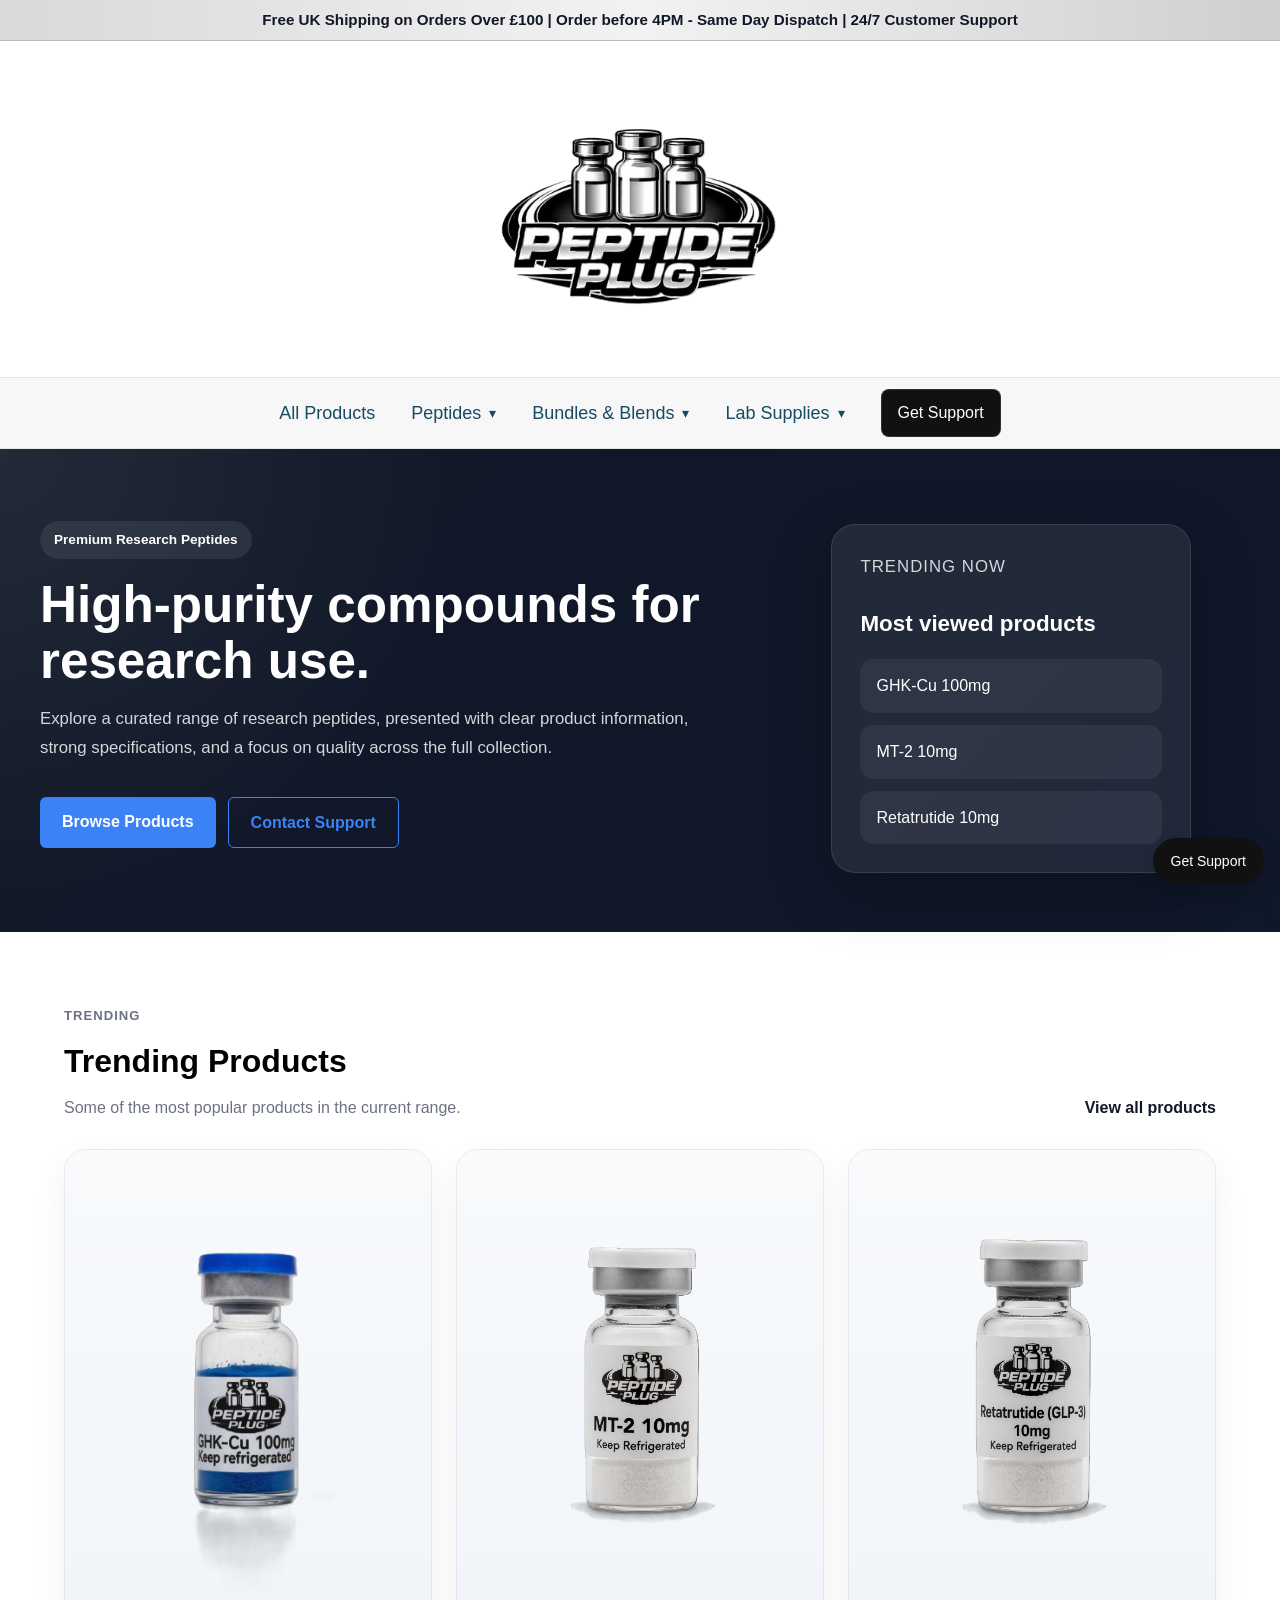
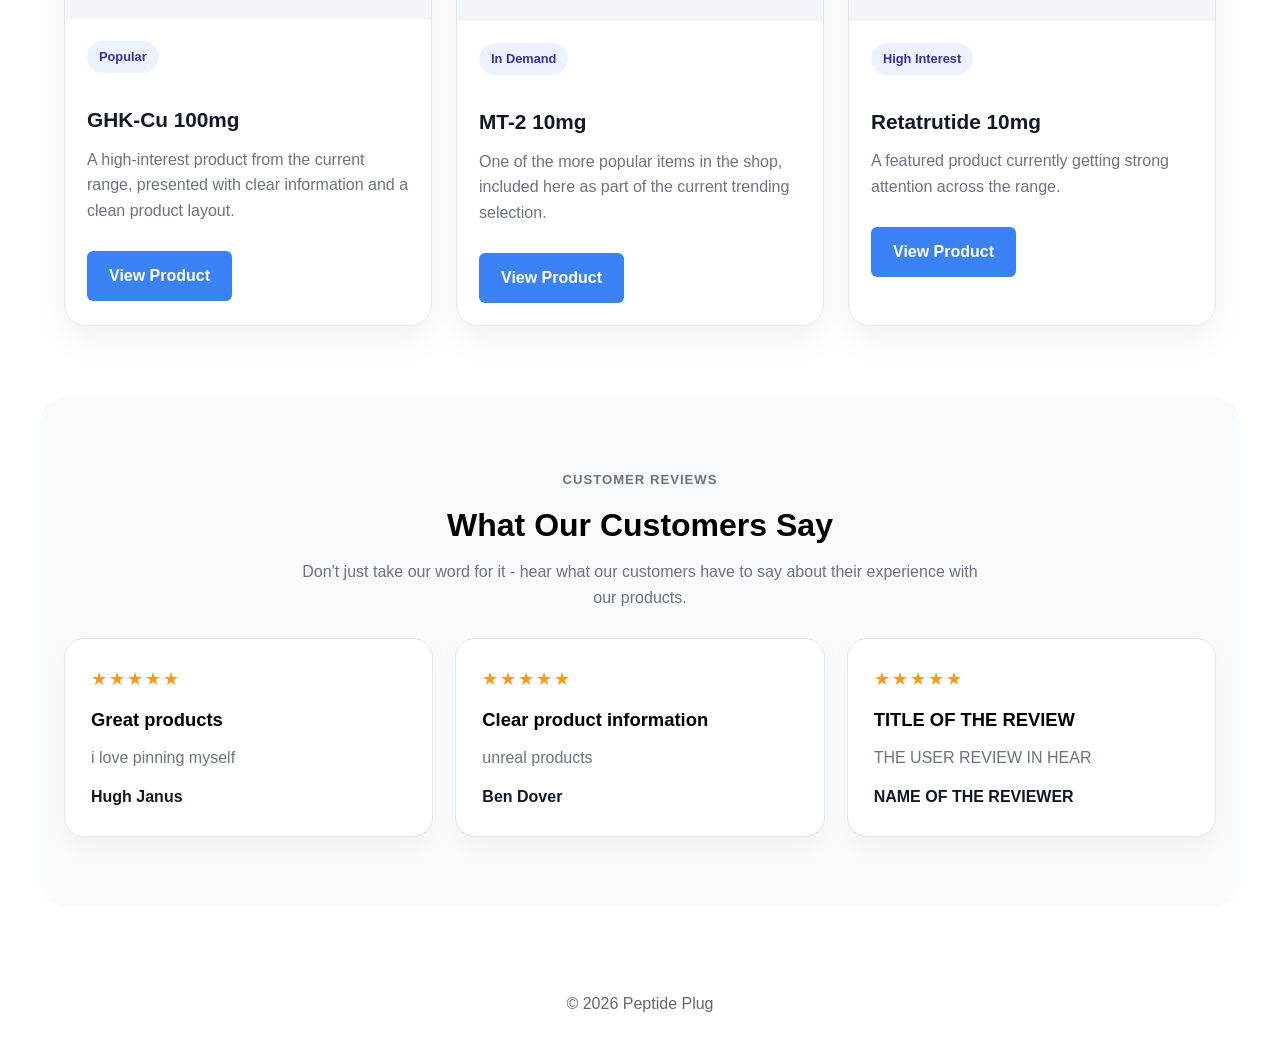
==== commit c979d60e: "shop js fix and review logic" ====
--- a/index.html
+++ b/index.html
@@ -23,9 +23,9 @@
     <div class="hero-content">
       <div class="hero-text">
         <span class="eyebrow">Premium Research Peptides</span>
-        <h1>Clean product pages. Fast checkout. Trusted presentation.</h1>
+        <h1>High-purity compounds for research use.</h1>
         <p>
-          Explore our full peptide range, view clear product information, and order through our Shopify-powered checkout.
+          Explore a curated range of research peptides, presented with clear product information, strong specifications, and a focus on quality across the full collection.
         </p>
 
         <div class="buttons hero-buttons">
@@ -36,8 +36,8 @@
 
       <div class="hero-feature-card">
         <div class="hero-feature-inner">
-          <p class="mini-label">Featured Focus</p>
-          <h3>Most viewed this week</h3>
+          <p class="mini-label">Trending Now</p>
+          <h3>Most viewed products</h3>
           <div class="featured-mini-list">
             <a href="shop/product.html?slug=ghk-cu-100mg">GHK-Cu 100mg</a>
             <a href="shop/product.html?slug=mt2-10mg">MT-2 10mg</a>
@@ -53,7 +53,7 @@
       <div>
         <span class="section-label">Trending</span>
         <h2>Trending Products</h2>
-        <p>Some of the most viewed products on the site right now.</p>
+        <p>Some of the most popular products in the current range.</p>
       </div>
       <a href="shop/index.html" class="text-link">View all products</a>
     </div>
@@ -66,7 +66,7 @@
         <div class="card-content">
           <span class="product-tag">Popular</span>
           <h3>GHK-Cu 100mg</h3>
-          <p>Popular research peptide with a dedicated product page and streamlined checkout access.</p>
+          <p>A high-interest product from the current range, presented with clear information and a clean product layout.</p>
           <a href="shop/product.html?slug=ghk-cu-100mg" class="btn">View Product</a>
         </div>
       </div>
@@ -76,9 +76,9 @@
           <img src="assets/images/mt2-10mg.png" alt="MT-2 10mg">
         </div>
         <div class="card-content">
-          <span class="product-tag">Fast Access</span>
+          <span class="product-tag">In Demand</span>
           <h3>MT-2 10mg</h3>
-          <p>Quick access to product details, basket links, and full checkout flow.</p>
+          <p>One of the more popular items in the shop, included here as part of the current trending selection.</p>
           <a href="shop/product.html?slug=mt2-10mg" class="btn">View Product</a>
         </div>
       </div>
@@ -90,7 +90,7 @@
         <div class="card-content">
           <span class="product-tag">High Interest</span>
           <h3>Retatrutide 10mg</h3>
-          <p>High-interest product with direct Shopify basket support and a clean product layout.</p>
+          <p>A featured product currently getting strong attention across the range.</p>
           <a href="shop/product.html?slug=retatrutide-10mg" class="btn">View Product</a>
         </div>
       </div>
@@ -101,31 +101,31 @@
     <div class="section-heading centered">
       <div>
         <span class="section-label">Customer Reviews</span>
-        <h2>What customers are saying</h2>
-        <p>Real feedback from customers who have used the site and ordered through our checkout.</p>
+        <h2>What Our Customers Say</h2>
+        <p>Don't just take our word for it - hear what our customers have to say about their experience with our products.</p>
       </div>
     </div>
 
     <div class="feature-grid">
       <div class="feature-box review-box">
         <div class="review-stars">★★★★★</div>
-        <h3>Easy to order</h3>
-        <p>"The site was simple to use and checkout was quick. Product page had everything I needed."</p>
-        <span class="review-author">James T.</span>
+        <h3>Great products</h3>
+        <p>i love pinning myself</p>
+        <span class="review-author">Hugh Janus</span>
       </div>
 
       <div class="feature-box review-box">
         <div class="review-stars">★★★★★</div>
-        <h3>Fast and clear</h3>
-        <p>"Clean layout, easy navigation, and no confusion when adding items to basket. Very smooth process."</p>
-        <span class="review-author">Ryan P.</span>
+        <h3>Clear product information</h3>
+        <p>unreal products</p>
+        <span class="review-author">Ben Dover</span>
       </div>
 
       <div class="feature-box review-box">
         <div class="review-stars">★★★★★</div>
-        <h3>Good support</h3>
-        <p>"Had a question before ordering and got help quickly. The support option made things much easier."</p>
-        <span class="review-author">Connor M.</span>
+        <h3>TITLE OF THE REVIEW</h3>
+        <p>THE USER REVIEW IN HEAR</p>
+        <span class="review-author">NAME OF THE REVIEWER</span>
       </div>
     </div>
   </section>
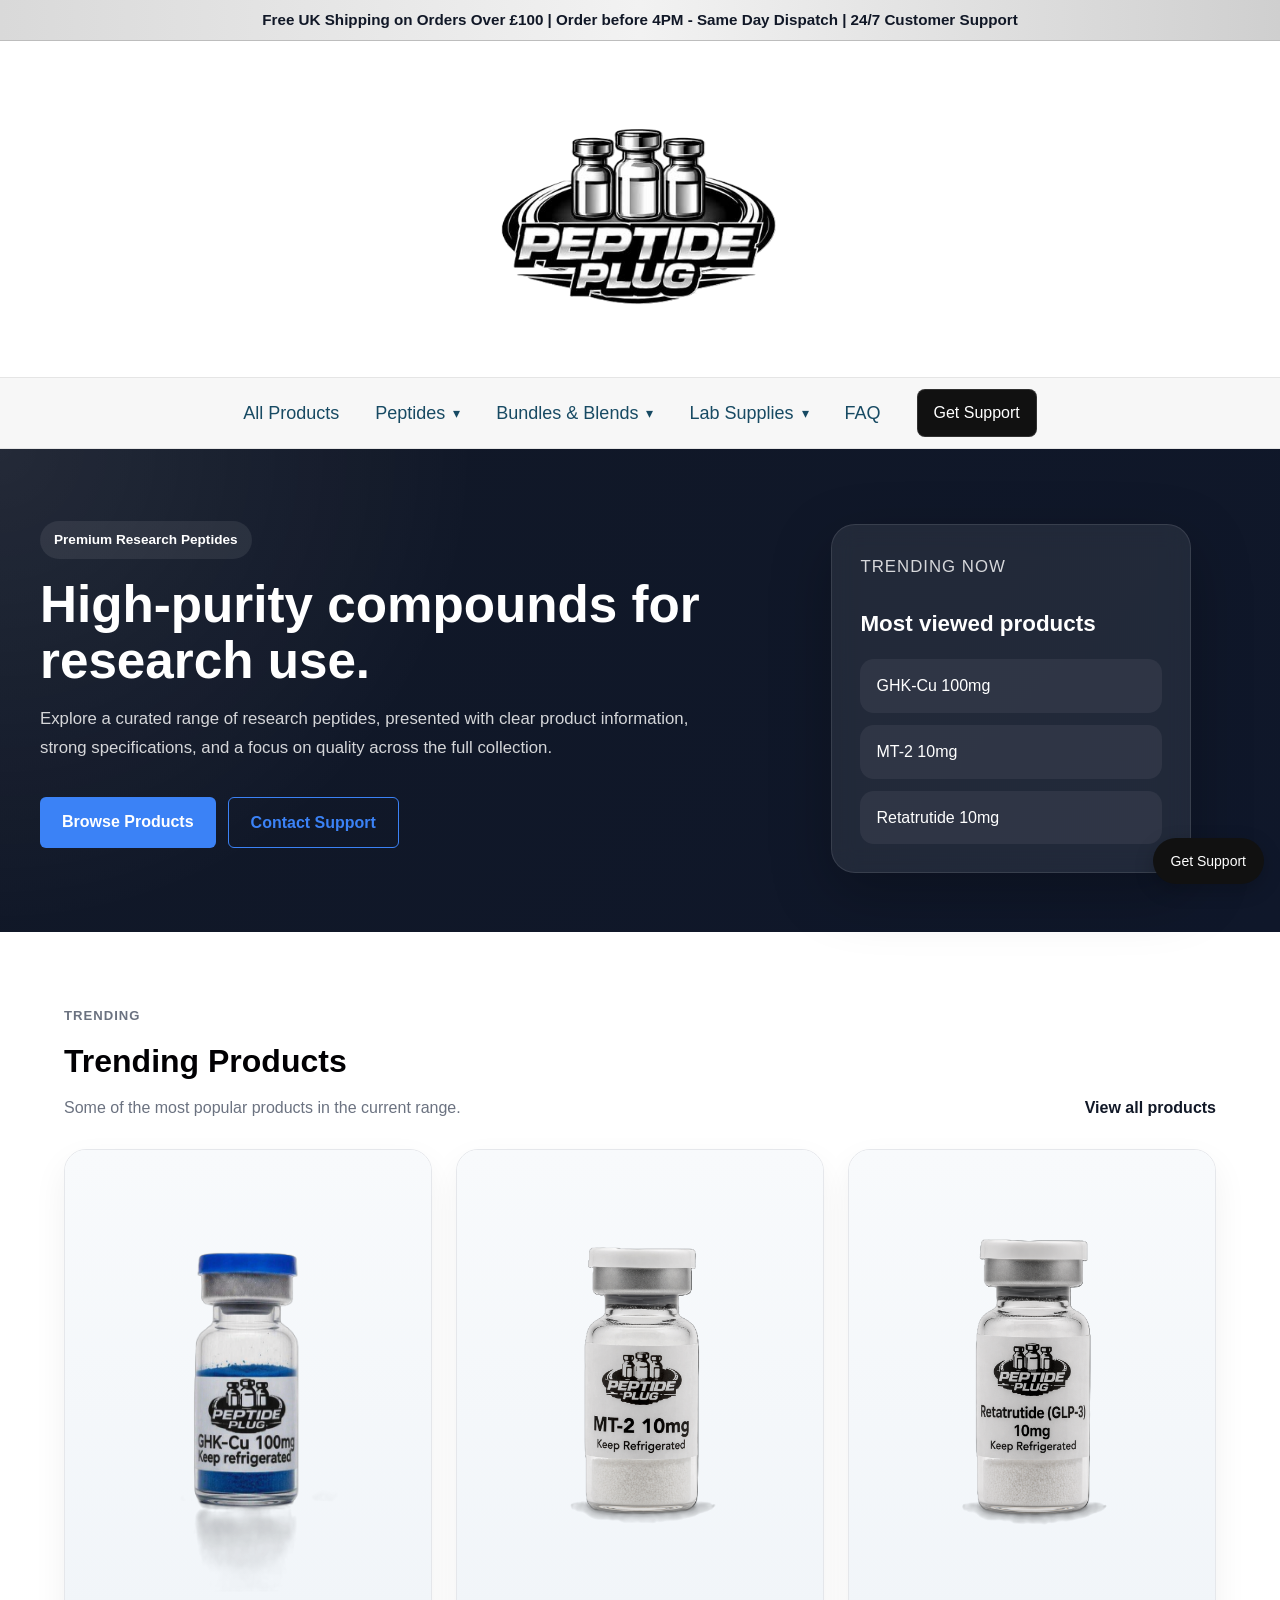
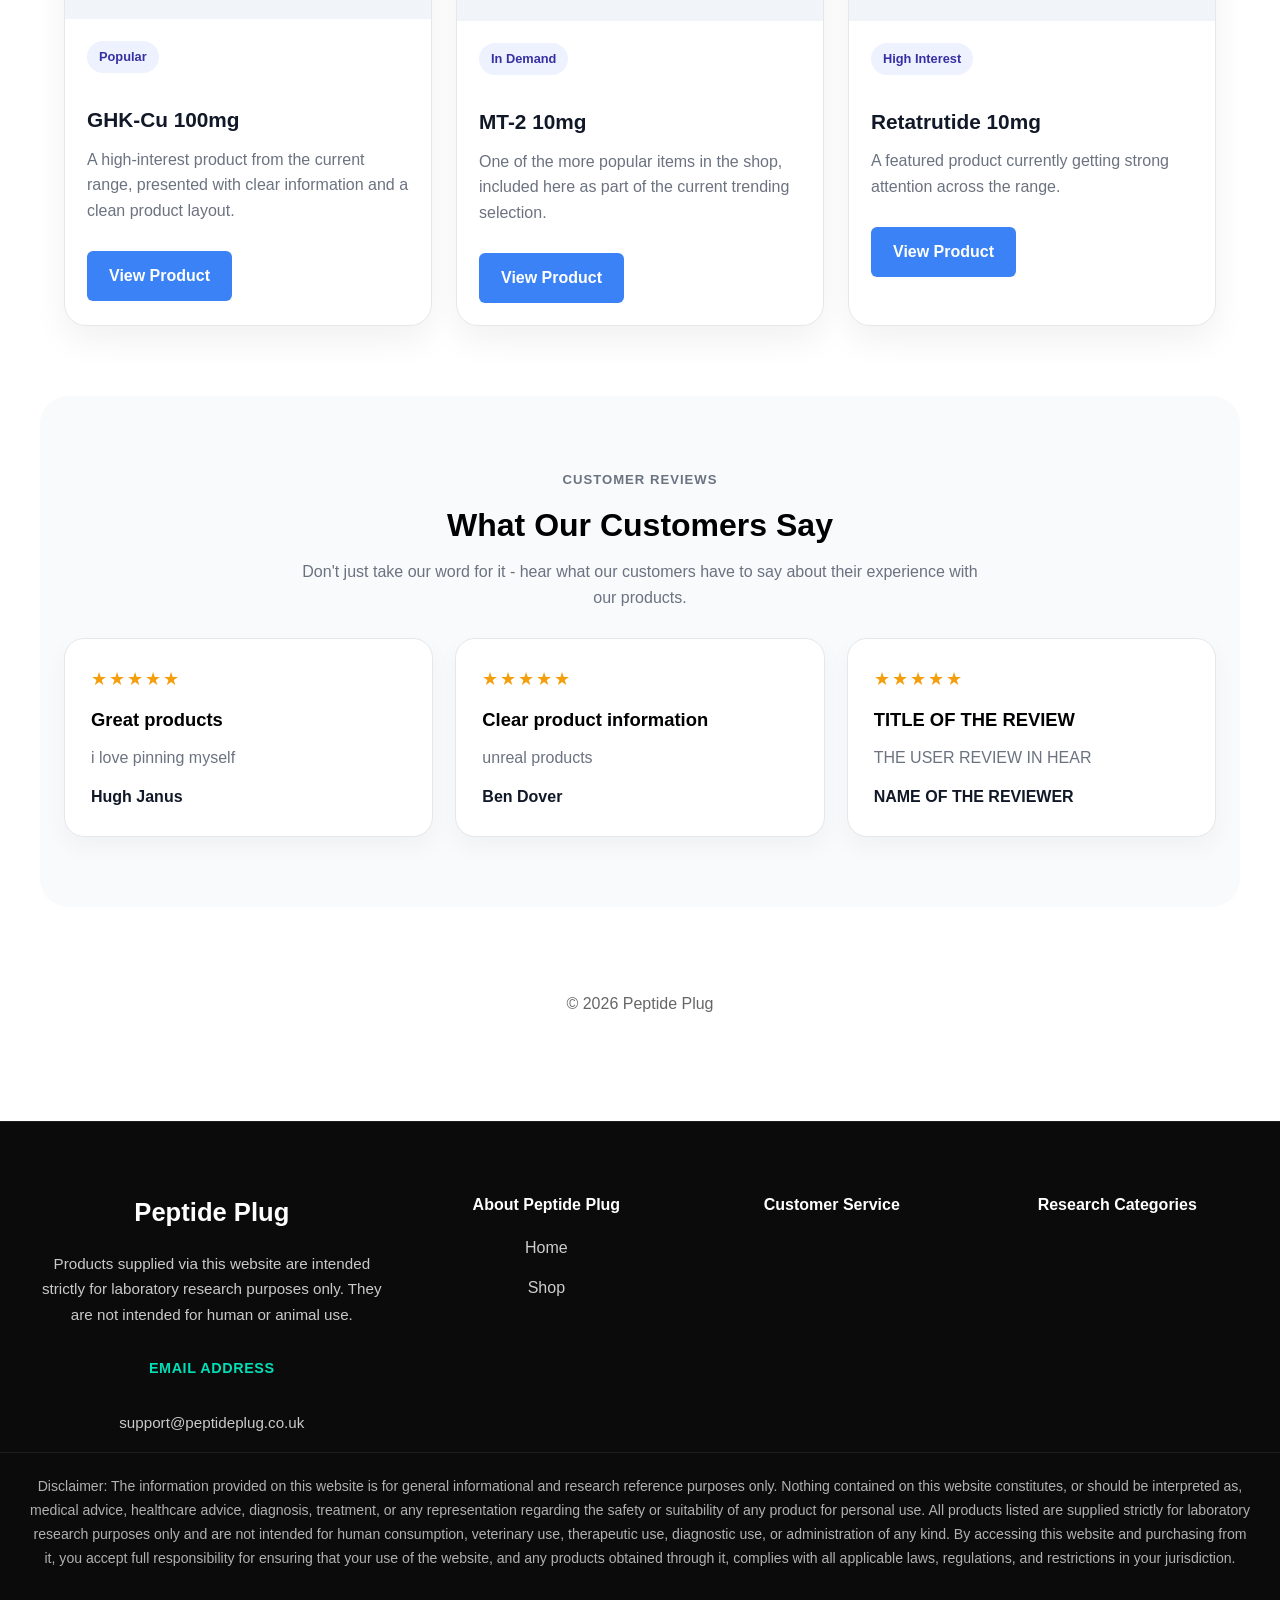
==== commit 8eb72e88: "FAQ and Footer" ====
--- a/index.html
+++ b/index.html
@@ -157,6 +157,9 @@
   <script src="js/shop.js"></script>
   <script src="script.js"></script>
 
+  <div id="siteFooter"></div>
+
+
 </body>
 
 </html>
--- a/style.css
+++ b/style.css
@@ -1417,4 +1417,205 @@
   font-size: 0.8rem;
   font-weight: 700;
   z-index: 2;
+}
+
+.site-footer {
+  background: #0b0b0b;
+  color: #f5f5f5;
+  padding: 70px 0 40px;
+  border-top: 1px solid rgba(255, 255, 255, 0.08);
+  margin-top: 80px;
+}
+
+.footer-container {
+  width: min(1200px, calc(100% - 40px));
+  margin: 0 auto;
+  display: grid;
+  grid-template-columns: 1.4fr 1fr 1fr 1fr;
+  gap: 40px;
+}
+
+.footer-column h3,
+.footer-column h4 {
+  margin: 0 0 18px;
+  color: #ffffff;
+}
+
+.footer-column h3 {
+  font-size: 1.6rem;
+}
+
+.footer-column h4 {
+  font-size: 1rem;
+}
+
+.footer-column p {
+  margin: 0 0 16px;
+  color: rgba(255, 255, 255, 0.78);
+  line-height: 1.7;
+  font-size: 0.95rem;
+}
+
+.footer-column ul {
+  list-style: none;
+  padding: 0;
+  margin: 0;
+}
+
+.footer-column ul li {
+  margin-bottom: 14px;
+}
+
+.footer-column ul li a {
+  color: rgba(255, 255, 255, 0.8);
+  text-decoration: none;
+  transition: color 0.2s ease;
+}
+
+.footer-column ul li a:hover {
+  color: #00e0b8;
+}
+
+.footer-contact-block {
+  margin-top: 28px;
+}
+
+.footer-contact-block p strong {
+  display: block;
+  color: #00e0b8;
+  margin-bottom: 4px;
+  font-size: 0.9rem;
+  text-transform: uppercase;
+  letter-spacing: 0.04em;
+}
+
+@media (max-width: 980px) {
+  .footer-container {
+    grid-template-columns: 1fr 1fr;
+  }
+}
+
+@media (max-width: 640px) {
+  .site-footer {
+    padding: 50px 0 30px;
+  }
+
+  .footer-container {
+    grid-template-columns: 1fr;
+    gap: 28px;
+  }
+}
+
+
+.faq-page {
+  min-height: 100vh;
+  background: #ffffff;
+  color: #000000;
+}
+
+.faq-hero {
+  padding: 100px 0 40px;
+  border-bottom: 1px solid rgba(255, 255, 255, 0.08);
+}
+
+.faq-container {
+  width: min(1000px, calc(100% - 40px));
+  margin: 0 auto;
+}
+
+.faq-eyebrow {
+  display: inline-block;
+  margin-bottom: 14px;
+  color: #00e0b8;
+  font-size: 0.9rem;
+  font-weight: 600;
+  text-transform: uppercase;
+  letter-spacing: 0.08em;
+}
+
+.faq-hero h1 {
+  margin: 0 0 14px;
+  font-size: clamp(2rem, 4vw, 3.4rem);
+  line-height: 1.1;
+}
+
+.faq-hero p {
+  margin: 0;
+  max-width: 700px;
+  color: rgba(0, 0, 0, 0.78);
+  line-height: 1.7;
+}
+
+.faq-section {
+  padding: 40px 0 80px;
+}
+
+.faq-list {
+  display: grid;
+  gap: 16px;
+}
+
+.faq-item {
+  background: #b4b0b0;
+  border: 1px solid rgba(255, 255, 255, 0.08);
+  border-radius: 16px;
+  overflow: hidden;
+}
+
+.faq-question {
+  width: 100%;
+  background: transparent;
+  color: #000000;
+  border: 0;
+  padding: 22px 24px;
+  font-size: 1rem;
+  font-weight: 600;
+  display: flex;
+  align-items: center;
+  justify-content: space-between;
+  text-align: left;
+  cursor: pointer;
+}
+
+.faq-icon {
+  font-size: 1.4rem;
+  color: #00e0b8;
+  flex-shrink: 0;
+  margin-left: 16px;
+}
+
+.faq-answer {
+  max-height: 0;
+  overflow: hidden;
+  transition: max-height 0.25s ease;
+}
+
+.faq-answer p {
+  margin: 0;
+  padding: 0 24px 22px;
+  color: rgba(0, 0, 0, 0.78);
+  line-height: 1.7;
+}
+
+.faq-item.active .faq-answer {
+  max-height: 220px;
+}
+
+.faq-item.active .faq-icon {
+  content: "-";
+}
+
+.footer-disclaimer {
+  width: 100%;
+  border-top: 1px solid rgba(255, 255, 255, 0.08);
+  padding: 22px 30px 26px;
+  box-sizing: border-box;
+}
+
+.footer-disclaimer p {
+  margin: 0;
+  width: 100%;
+  color: rgba(255, 255, 255, 0.68);
+  font-size: 0.88rem;
+  line-height: 1.7;
 }
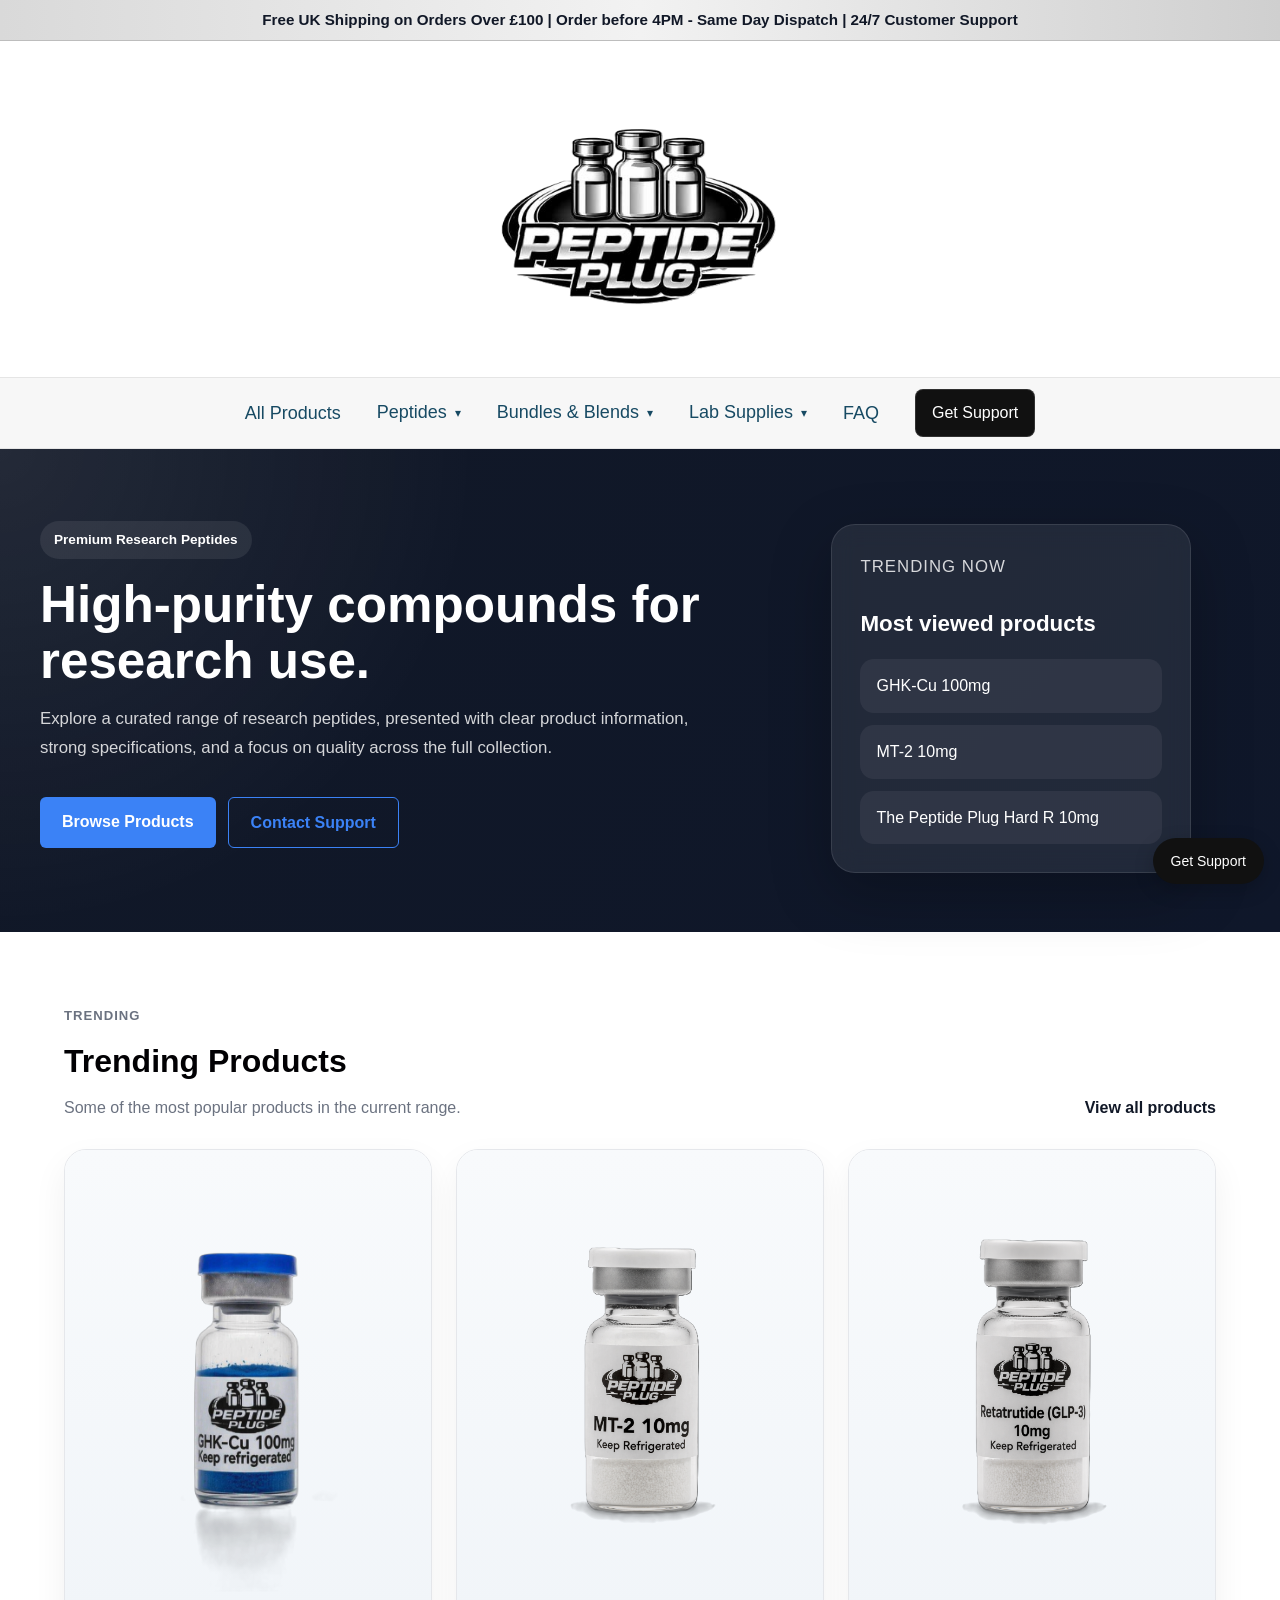
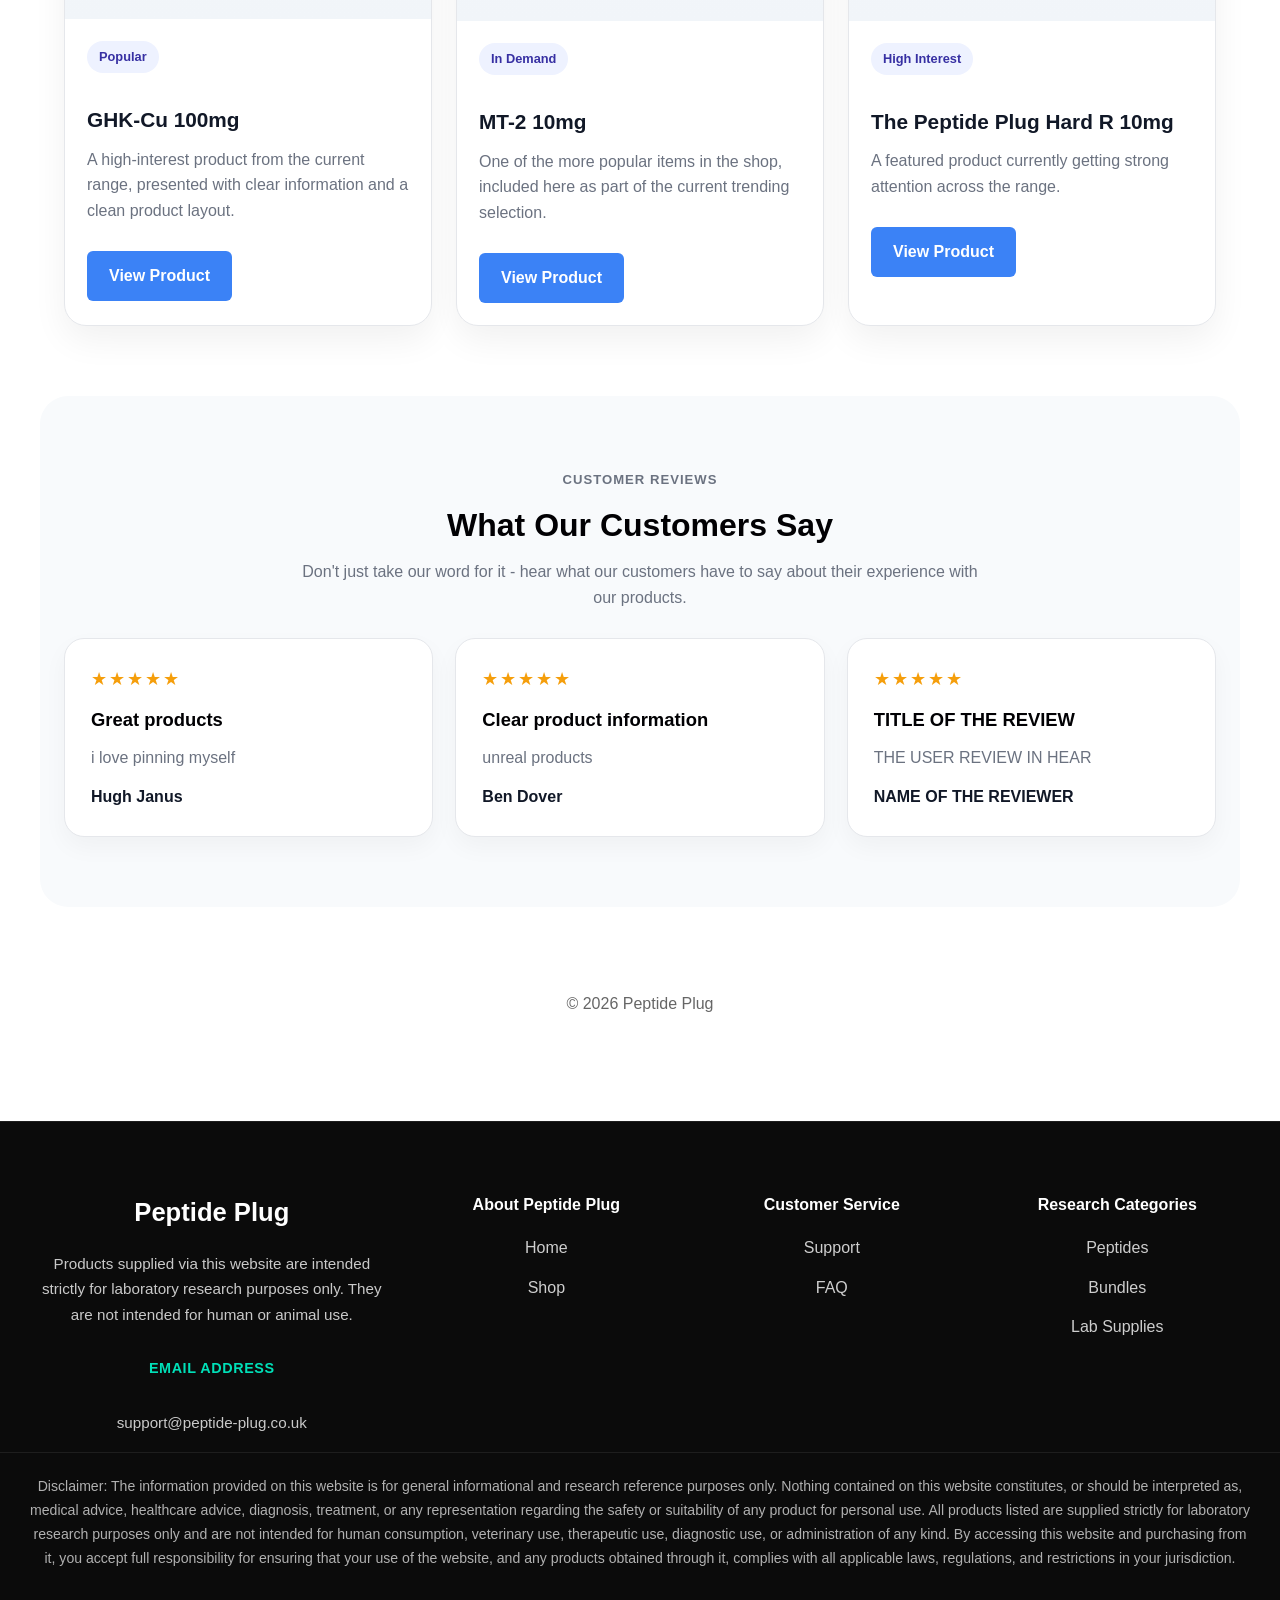
==== commit e7607eac: "reta rename and image fixes" ====
--- a/index.html
+++ b/index.html
@@ -41,7 +41,7 @@
           <div class="featured-mini-list">
             <a href="shop/product.html?slug=ghk-cu-100mg">GHK-Cu 100mg</a>
             <a href="shop/product.html?slug=mt2-10mg">MT-2 10mg</a>
-            <a href="shop/product.html?slug=retatrutide-10mg">Retatrutide 10mg</a>
+            <a href="shop/product.html?slug=The Peptide Plug Hard R-10mg">The Peptide Plug Hard R 10mg</a>
           </div>
         </div>
       </div>
@@ -85,13 +85,13 @@
 
       <div class="card product-card fade-in active">
         <div class="image-box small">
-          <img src="assets/images/retatrutide-10mg.png" alt="Retatrutide 10mg">
+          <img src="assets/images/The Peptide Plug Hard R.png" alt="The Peptide Plug Hard R 10mg">
         </div>
         <div class="card-content">
           <span class="product-tag">High Interest</span>
-          <h3>Retatrutide 10mg</h3>
+          <h3>The Peptide Plug Hard R 10mg</h3>
           <p>A featured product currently getting strong attention across the range.</p>
-          <a href="shop/product.html?slug=retatrutide-10mg" class="btn">View Product</a>
+          <a href="shop/product.html?slug=The Peptide Plug Hard R-10mg" class="btn">View Product</a>
         </div>
       </div>
     </div>
--- a/style.css
+++ b/style.css
@@ -189,6 +189,7 @@
   color: #111827;
   box-shadow: 0 8px 18px rgba(0, 0, 0, 0.05);
   border: 1px solid #eeeeee;
+  position: relative;
 }
 
 .product h3 {
@@ -206,6 +207,24 @@
   height: 180px;
   object-fit: contain;
   display: block;
+}
+
+.product-card-body {
+  padding-top: 16px;
+}
+
+.product-badge {
+  position: absolute;
+  top: 14px;
+  left: 14px;
+  display: inline-block;
+  padding: 6px 12px;
+  border-radius: 999px;
+  background: #eef2ff;
+  color: #3730a3;
+  font-size: 0.8rem;
+  font-weight: 700;
+  z-index: 2;
 }
 
 /* BUTTONS */
@@ -316,7 +335,8 @@
   flex-wrap: wrap;
 }
 
-.category-nav a,
+.category-nav > a,
+.dropdown-link,
 .dropdown-btn {
   text-decoration: none;
   color: #174a63;
@@ -329,7 +349,8 @@
   transition: color 0.2s ease;
 }
 
-.category-nav a:hover,
+.category-nav > a:hover,
+.dropdown-link:hover,
 .dropdown-btn:hover {
   color: #0f3447;
 }
@@ -338,19 +359,38 @@
   position: relative;
 }
 
-.dropdown-btn {
-  display: flex;
+.dropdown-top {
+  display: inline-flex;
   align-items: center;
   gap: 8px;
 }
 
+.dropdown-link {
+  display: inline-flex;
+  align-items: center;
+  line-height: 1;
+}
+
+.dropdown-btn {
+  display: inline-flex;
+  align-items: center;
+  justify-content: center;
+  gap: 0;
+  padding: 0;
+  margin: 0;
+  line-height: 1;
+}
+
 .arrow {
-  font-size: 14px;
+  font-size: 12px;
+  line-height: 1;
+  display: inline-block;
+  transform: translateY(1px);
 }
 
 .dropdown-menu {
   position: absolute;
-  top: 100%;
+  top: calc(100% + 12px);
   left: 0;
   min-width: 220px;
   background: #ffffff;
@@ -362,20 +402,27 @@
   z-index: 1000;
 }
 
-.dropdown-menu a {
+.dropdown-menu a,
+.dropdown-menu .dropdown-empty {
   display: block;
   padding: 12px 18px;
   font-size: 16px;
   color: #174a63;
   white-space: nowrap;
+  text-decoration: none;
 }
 
 .dropdown-menu a:hover {
   background: #f3f7f9;
 }
 
+.dropdown.open .dropdown-menu,
 .dropdown:hover .dropdown-menu {
   display: block;
+}
+
+.dropdown-empty {
+  cursor: default;
 }
 
 .nav-support-btn {
@@ -898,6 +945,15 @@
   color: #666;
 }
 
+.basket-fly-animation {
+  will-change: transform, left, top, width, height, opacity;
+}
+
+.basket-launcher.basket-bump {
+  transform: scale(1.08);
+  transition: transform 0.25s ease;
+}
+
 /* HOME PAGE */
 .hero-home {
   min-height: auto;
@@ -1164,261 +1220,293 @@
   color: #111827;
 }
 
-/* RESPONSIVE */
-@media (max-width: 950px) {
-  .hero-home .hero-content,
-  .cards-home,
-  .feature-grid {
-    grid-template-columns: 1fr;
-  }
-
-  .section-heading {
-    flex-direction: column;
-    align-items: flex-start;
-  }
-
-  .hero-feature-card {
-    justify-content: flex-start;
-  }
-}
-
-@media (max-width: 900px) {
-  .hero,
-  .section,
-  .section.reverse {
-    flex-direction: column;
-    padding: 50px 6%;
-  }
-
-  .hero.small {
-    padding: 110px 6% 40px;
-  }
-
-  .hero-text,
-  .text-box,
-  .hero-img,
-  .image-box {
-    max-width: 100%;
-    width: 100%;
-  }
-
-  .hero-img img {
-    height: 320px;
-  }
-
-  .cards,
-  .product-grid {
-    grid-template-columns: 1fr;
-    padding: 40px 6% 60px;
-  }
-
-  .image-box {
-    min-height: 260px;
-  }
-
-  .image-box.small {
-    min-height: 220px;
-  }
-
-  .shop-actions {
-    justify-content: center;
-    padding: 20px 6% 0;
-  }
-
-  .product-page {
-    grid-template-columns: 1fr;
-    gap: 24px;
-  }
-}
-
-@media (max-width: 768px) {
-  .category-nav {
-    gap: 18px;
-    padding: 12px 16px;
-    justify-content: flex-start;
-  }
-
-  .category-nav a,
-  .dropdown-btn {
-    font-size: 16px;
-  }
-
-  .dropdown-menu {
-    min-width: 180px;
-  }
-
-  .basket-launcher {
-    top: 110px;
-    right: 12px;
-    padding: 11px 16px;
-    font-size: 13px;
-    z-index: 4001;
-  }
-
-  body.has-announcement .basket-launcher {
-    top: 150px;
-  }
-
-  .basket-drawer {
-    top: 84px;
-    max-width: 100%;
-    height: calc(100vh - 84px);
-  }
-
-  body.has-announcement .basket-drawer {
-    top: 124px;
-    height: calc(100vh - 124px);
-  }
-
-  .nav-action-buttons {
-    width: 100%;
-    justify-content: center;
-    flex-wrap: wrap;
-  }
-
-  .basket-actions {
-    flex-direction: column;
-  }
-
-  .basket-actions .btn {
-    width: 100%;
-    text-align: center;
-  }
-}
-
-@media (max-width: 700px) {
-  .hero .buttons {
-    flex-direction: column;
-    align-items: stretch;
-    width: 100%;
-  }
-
-  .hero .buttons .btn:first-child {
-    width: 100%;
-    min-width: 0;
-  }
-
-  .product-description-content {
-    -webkit-line-clamp: 3;
-    font-size: 0.95rem;
-    line-height: 1.5;
-  }
-
-  .product-page {
-    gap: 18px;
-    margin: 20px auto 40px;
-    padding: 0 16px;
-  }
-
-  .product-image-wrap {
-    padding: 14px;
-  }
-
-  .product-info {
-    padding: 18px;
-  }
-
-  .product-info h1 {
-    font-size: 1.5rem;
-    line-height: 1.2;
-  }
-
-  .product-price {
-    font-size: 1.1rem;
-    margin-bottom: 14px;
-  }
-
-  .product-description h3 {
-    font-size: 1rem;
-    margin: 14px 0 8px;
-  }
-
-  .product-description p {
-    margin-bottom: 10px;
-  }
-
-  .product-meta p {
-    font-size: 0.95rem;
-  }
-
-  .product-info .buttons {
-    flex-direction: column;
-    align-items: stretch;
-  }
-
-  .product-info .buttons .btn {
-    width: 100%;
-    text-align: center;
-  }
-
-  .product-image-slider,
-  .product-image-slider img,
-  .product-image-wrap img {
-    height: 260px;
-  }
-
-  .product-image-nav {
-    width: 36px;
-    height: 36px;
-    font-size: 20px;
-  }
-}
-
-@media (max-width: 640px) {
-  .hero-home {
-    padding: 56px 18px 42px;
-  }
-
-  .home-section {
-    padding: 54px 18px;
-  }
-
-  .hero-home h1 {
-    font-size: 2.2rem;
-  }
-}
-
-@media (max-width: 480px) {
-  #supportWidget {
-    right: 12px;
-    bottom: 12px;
-  }
-
-  #supportPanel {
-    width: min(320px, calc(100vw - 24px));
-    right: 0;
-    bottom: 56px;
-  }
-
-  #supportToggle {
-    padding: 11px 16px;
-    font-size: 13px;
-  }
-}
-
-.product-card-body {
-  padding-top: 16px;
-}
-
-
-.product {
-  position: relative;
-}
-
-.product-badge {
-  position: absolute;
-  top: 14px;
-  left: 14px;
-  display: inline-block;
-  padding: 6px 12px;
-  border-radius: 999px;
-  background: #eef2ff;
-  color: #3730a3;
-  font-size: 0.8rem;
+/* FAQ PAGE */
+.faq-page {
+  min-height: 100vh;
+  background: #ffffff;
+  color: #000000;
+  max-width: 1100px;
+  margin: 0 auto;
+  padding: 48px 20px 80px;
+}
+
+.faq-header {
+  margin-bottom: 32px;
+}
+
+.faq-header h1 {
+  margin: 18px 0 10px;
+  font-size: 2.4rem;
+  line-height: 1.1;
+}
+
+.faq-header p {
+  margin: 0;
+  font-size: 1rem;
+  color: #555;
+  max-width: 700px;
+}
+
+.back-btn {
+  display: inline-flex;
+  align-items: center;
+  justify-content: center;
+  padding: 12px 20px;
+  border: 1px solid #d9d9d9;
+  border-radius: 14px;
+  background: #fff;
+  color: #111;
+  text-decoration: none;
+  font-weight: 600;
+}
+
+.faq-container {
+  display: flex;
+  flex-direction: column;
+  gap: 18px;
+  width: min(1000px, calc(100% - 40px));
+  margin: 0 auto;
+}
+
+.faq-item {
+  border: 1px solid #dcdcdc;
+  border-radius: 22px;
+  background: #fff;
+  overflow: hidden;
+}
+
+.faq-question {
+  width: 100%;
+  border: 0;
+  background: #fff;
+  padding: 28px 36px;
+  text-align: left;
+  font-size: 1rem;
   font-weight: 700;
-  z-index: 2;
-}
-
+  color: #111;
+  display: flex;
+  align-items: center;
+  justify-content: space-between;
+  cursor: pointer;
+}
+
+.faq-question span,
+.faq-icon {
+  font-size: 2rem;
+  line-height: 1;
+  flex-shrink: 0;
+  margin-left: 20px;
+  color: #00e0b8;
+}
+
+.faq-answer {
+  display: none;
+  padding: 0 36px 30px;
+}
+
+.faq-answer p {
+  margin: 0;
+  font-size: 1rem;
+  line-height: 1.8;
+  color: #2b2b2b;
+  white-space: normal;
+  word-break: normal;
+  overflow-wrap: break-word;
+}
+
+.faq-item.open .faq-answer,
+.faq-item.active .faq-answer {
+  display: block;
+  max-height: 220px;
+}
+
+/* SUPPORT PAGE */
+.hero-page,
+.support-hero {
+  padding: 56px 20px 26px;
+}
+
+.hero-content-centered {
+  max-width: 820px;
+  margin: 0 auto;
+  text-align: center;
+}
+
+.support-page {
+  max-width: 1280px;
+  margin: 0 auto;
+  padding: 10px 20px 60px;
+}
+
+.support-layout {
+  display: grid;
+  grid-template-columns: 1fr 1.15fr;
+  gap: 24px;
+  align-items: start;
+}
+
+.support-info-card,
+.support-form-card,
+.support-extra-card {
+  background: rgba(15, 23, 42, 0.78);
+  border: 1px solid rgba(255, 255, 255, 0.08);
+  border-radius: 22px;
+  padding: 28px;
+  box-shadow: 0 18px 40px rgba(0, 0, 0, 0.22);
+  backdrop-filter: blur(10px);
+}
+
+.support-info-card h2,
+.support-form-card h2,
+.support-extra-card h2 {
+  margin: 0 0 14px;
+  font-size: 2rem;
+  color: #ffffff;
+}
+
+.support-info-card p,
+.support-form-card p,
+.support-extra-card p,
+.support-checklist li {
+  color: rgba(255, 255, 255, 0.82);
+  line-height: 1.7;
+}
+
+.support-info-list {
+  display: grid;
+  gap: 16px;
+  margin-top: 24px;
+}
+
+.support-info-item {
+  padding: 18px;
+  border-radius: 16px;
+  background: rgba(255, 255, 255, 0.04);
+  border: 1px solid rgba(255, 255, 255, 0.06);
+}
+
+.support-info-item h3 {
+  margin: 0 0 6px;
+  font-size: 1rem;
+  color: #ffffff;
+}
+
+.support-info-item p {
+  margin: 0;
+}
+
+.support-form {
+  margin-top: 10px;
+}
+
+.form-row {
+  display: grid;
+  grid-template-columns: 1fr 1fr;
+  gap: 16px;
+  margin-bottom: 16px;
+}
+
+.form-group {
+  display: flex;
+  flex-direction: column;
+}
+
+.form-group.full-width {
+  grid-column: 1 / -1;
+}
+
+.form-group label {
+  margin-bottom: 8px;
+  font-weight: 600;
+  color: #ffffff;
+}
+
+.support-form input,
+.support-form textarea {
+  width: 100%;
+  padding: 14px 16px;
+  border-radius: 14px;
+  border: 1px solid rgba(255, 255, 255, 0.14);
+  background: rgba(255, 255, 255, 0.06);
+  color: #ffffff;
+  font: inherit;
+  outline: none;
+  appearance: none;
+  transition: border-color 0.2s ease, background 0.2s ease;
+}
+
+.support-form input::placeholder,
+.support-form textarea::placeholder {
+  color: rgba(255, 255, 255, 0.45);
+}
+
+.support-form input:focus,
+.support-form textarea:focus {
+  border-color: rgba(143, 184, 255, 0.8);
+  background: rgba(255, 255, 255, 0.09);
+}
+
+.support-form textarea {
+  resize: vertical;
+  min-height: 180px;
+}
+
+.support-extra {
+  margin-top: 24px;
+}
+
+.support-checklist {
+  margin: 18px 0 0;
+  padding-left: 18px;
+}
+
+.support-checklist li {
+  margin-bottom: 10px;
+}
+
+.support-page a {
+  color: #8fb8ff;
+  text-decoration: none;
+}
+
+.support-page a:hover {
+  text-decoration: underline;
+}
+
+/* CATEGORY HERO LEFT ALIGN */
+.hero.category-hero-left {
+  display: flex;
+  justify-content: flex-start;
+  align-items: center;
+  text-align: left;
+}
+
+.hero.category-hero-left .hero-content {
+  width: 100%;
+  max-width: 1200px;
+  margin: 0 auto;
+  padding: 0 24px;
+  display: flex;
+  justify-content: flex-start;
+  align-items: center;
+}
+
+.hero.category-hero-left .hero-text {
+  width: 100%;
+  max-width: 700px;
+  margin: 0;
+  text-align: left;
+}
+
+.hero.category-hero-left .hero-text .eyebrow,
+.hero.category-hero-left .hero-text h1,
+.hero.category-hero-left .hero-text p {
+  text-align: left;
+  margin-left: 0;
+  margin-right: auto;
+}
+
+/* SITE FOOTER */
 .site-footer {
   background: #0b0b0b;
   color: #f5f5f5;
@@ -1489,13 +1577,255 @@
   letter-spacing: 0.04em;
 }
 
+.footer-disclaimer {
+  width: 100%;
+  border-top: 1px solid rgba(255, 255, 255, 0.08);
+  padding: 22px 30px 26px;
+  box-sizing: border-box;
+}
+
+.footer-disclaimer p {
+  margin: 0;
+  width: 100%;
+  color: rgba(255, 255, 255, 0.68);
+  font-size: 0.88rem;
+  line-height: 1.7;
+}
+
+/* RESPONSIVE */
 @media (max-width: 980px) {
   .footer-container {
     grid-template-columns: 1fr 1fr;
   }
 }
 
+@media (max-width: 950px) {
+  .hero-home .hero-content,
+  .cards-home,
+  .feature-grid {
+    grid-template-columns: 1fr;
+  }
+
+  .section-heading {
+    flex-direction: column;
+    align-items: flex-start;
+  }
+
+  .hero-feature-card {
+    justify-content: flex-start;
+  }
+}
+
+@media (max-width: 900px) {
+  .hero,
+  .section,
+  .section.reverse {
+    flex-direction: column;
+    padding: 50px 6%;
+  }
+
+  .hero.small {
+    padding: 110px 6% 40px;
+  }
+
+  .hero-text,
+  .text-box,
+  .hero-img,
+  .image-box {
+    max-width: 100%;
+    width: 100%;
+  }
+
+  .hero-img img {
+    height: 320px;
+  }
+
+  .cards,
+  .product-grid {
+    grid-template-columns: 1fr;
+    padding: 40px 6% 60px;
+  }
+
+  .image-box {
+    min-height: 260px;
+  }
+
+  .image-box.small {
+    min-height: 220px;
+  }
+
+  .shop-actions {
+    justify-content: center;
+    padding: 20px 6% 0;
+  }
+
+  .product-page {
+    grid-template-columns: 1fr;
+    gap: 24px;
+  }
+
+  .support-layout {
+    grid-template-columns: 1fr;
+  }
+
+  .form-row {
+    grid-template-columns: 1fr;
+  }
+
+  .support-info-card h2,
+  .support-form-card h2,
+  .support-extra-card h2 {
+    font-size: 1.6rem;
+  }
+}
+
+@media (max-width: 768px) {
+  .category-nav {
+    gap: 18px;
+    padding: 12px 16px;
+    justify-content: flex-start;
+  }
+
+  .category-nav > a,
+  .dropdown-link,
+  .dropdown-btn {
+    font-size: 16px;
+  }
+
+  .dropdown-menu {
+    min-width: 180px;
+  }
+
+  .basket-launcher {
+    top: 110px;
+    right: 12px;
+    padding: 11px 16px;
+    font-size: 13px;
+    z-index: 4001;
+  }
+
+  body.has-announcement .basket-launcher {
+    top: 150px;
+  }
+
+  .basket-drawer {
+    top: 84px;
+    max-width: 100%;
+    height: calc(100vh - 84px);
+  }
+
+  body.has-announcement .basket-drawer {
+    top: 124px;
+    height: calc(100vh - 124px);
+  }
+
+  .nav-action-buttons {
+    width: 100%;
+    justify-content: center;
+    flex-wrap: wrap;
+  }
+
+  .basket-actions {
+    flex-direction: column;
+  }
+
+  .basket-actions .btn {
+    width: 100%;
+    text-align: center;
+  }
+}
+
+@media (max-width: 700px) {
+  .hero .buttons {
+    flex-direction: column;
+    align-items: stretch;
+    width: 100%;
+  }
+
+  .hero .buttons .btn:first-child {
+    width: 100%;
+    min-width: 0;
+  }
+
+  .product-description-content {
+    -webkit-line-clamp: 3;
+    font-size: 0.95rem;
+    line-height: 1.5;
+  }
+
+  .product-page {
+    gap: 18px;
+    margin: 20px auto 40px;
+    padding: 0 16px;
+  }
+
+  .product-image-wrap {
+    padding: 14px;
+  }
+
+  .product-info {
+    padding: 18px;
+  }
+
+  .product-info h1 {
+    font-size: 1.5rem;
+    line-height: 1.2;
+  }
+
+  .product-price {
+    font-size: 1.1rem;
+    margin-bottom: 14px;
+  }
+
+  .product-description h3 {
+    font-size: 1rem;
+    margin: 14px 0 8px;
+  }
+
+  .product-description p {
+    margin-bottom: 10px;
+  }
+
+  .product-meta p {
+    font-size: 0.95rem;
+  }
+
+  .product-info .buttons {
+    flex-direction: column;
+    align-items: stretch;
+  }
+
+  .product-info .buttons .btn {
+    width: 100%;
+    text-align: center;
+  }
+
+  .product-image-slider,
+  .product-image-slider img,
+  .product-image-wrap img {
+    height: 260px;
+  }
+
+  .product-image-nav {
+    width: 36px;
+    height: 36px;
+    font-size: 20px;
+  }
+}
+
 @media (max-width: 640px) {
+  .hero-home {
+    padding: 56px 18px 42px;
+  }
+
+  .home-section {
+    padding: 54px 18px;
+  }
+
+  .hero-home h1 {
+    font-size: 2.2rem;
+  }
+
   .site-footer {
     padding: 50px 0 30px;
   }
@@ -1506,116 +1836,52 @@
   }
 }
 
-
-.faq-page {
-  min-height: 100vh;
+@media (max-width: 480px) {
+  #supportWidget {
+    right: 12px;
+    bottom: 12px;
+  }
+
+  #supportPanel {
+    width: min(320px, calc(100vw - 24px));
+    right: 0;
+    bottom: 56px;
+  }
+
+  #supportToggle {
+    padding: 11px 16px;
+    font-size: 13px;
+  }
+}
+
+.dropdown {
+  position: relative;
+}
+
+.dropdown::after {
+  content: "";
+  position: absolute;
+  left: 0;
+  top: 100%;
+  width: 100%;
+  height: 14px;
+}
+
+.dropdown-menu {
+  position: absolute;
+  top: calc(100% + 12px);
+  left: 0;
+  min-width: 220px;
   background: #ffffff;
-  color: #000000;
-}
-
-.faq-hero {
-  padding: 100px 0 40px;
-  border-bottom: 1px solid rgba(255, 255, 255, 0.08);
-}
-
-.faq-container {
-  width: min(1000px, calc(100% - 40px));
-  margin: 0 auto;
-}
-
-.faq-eyebrow {
-  display: inline-block;
-  margin-bottom: 14px;
-  color: #00e0b8;
-  font-size: 0.9rem;
-  font-weight: 600;
-  text-transform: uppercase;
-  letter-spacing: 0.08em;
-}
-
-.faq-hero h1 {
-  margin: 0 0 14px;
-  font-size: clamp(2rem, 4vw, 3.4rem);
-  line-height: 1.1;
-}
-
-.faq-hero p {
-  margin: 0;
-  max-width: 700px;
-  color: rgba(0, 0, 0, 0.78);
-  line-height: 1.7;
-}
-
-.faq-section {
-  padding: 40px 0 80px;
-}
-
-.faq-list {
-  display: grid;
-  gap: 16px;
-}
-
-.faq-item {
-  background: #b4b0b0;
-  border: 1px solid rgba(255, 255, 255, 0.08);
-  border-radius: 16px;
-  overflow: hidden;
-}
-
-.faq-question {
-  width: 100%;
-  background: transparent;
-  color: #000000;
-  border: 0;
-  padding: 22px 24px;
-  font-size: 1rem;
-  font-weight: 600;
-  display: flex;
-  align-items: center;
-  justify-content: space-between;
-  text-align: left;
-  cursor: pointer;
-}
-
-.faq-icon {
-  font-size: 1.4rem;
-  color: #00e0b8;
-  flex-shrink: 0;
-  margin-left: 16px;
-}
-
-.faq-answer {
-  max-height: 0;
-  overflow: hidden;
-  transition: max-height 0.25s ease;
-}
-
-.faq-answer p {
-  margin: 0;
-  padding: 0 24px 22px;
-  color: rgba(0, 0, 0, 0.78);
-  line-height: 1.7;
-}
-
-.faq-item.active .faq-answer {
-  max-height: 220px;
-}
-
-.faq-item.active .faq-icon {
-  content: "-";
-}
-
-.footer-disclaimer {
-  width: 100%;
-  border-top: 1px solid rgba(255, 255, 255, 0.08);
-  padding: 22px 30px 26px;
-  box-sizing: border-box;
-}
-
-.footer-disclaimer p {
-  margin: 0;
-  width: 100%;
-  color: rgba(255, 255, 255, 0.68);
-  font-size: 0.88rem;
-  line-height: 1.7;
+  border: 1px solid #e5e5e5;
+  box-shadow: 0 8px 20px rgba(0, 0, 0, 0.08);
+  border-radius: 10px;
+  padding: 10px 0;
+  display: none;
+  z-index: 1000;
+}
+
+.dropdown:hover .dropdown-menu,
+.dropdown.open .dropdown-menu {
+  display: block;
 }
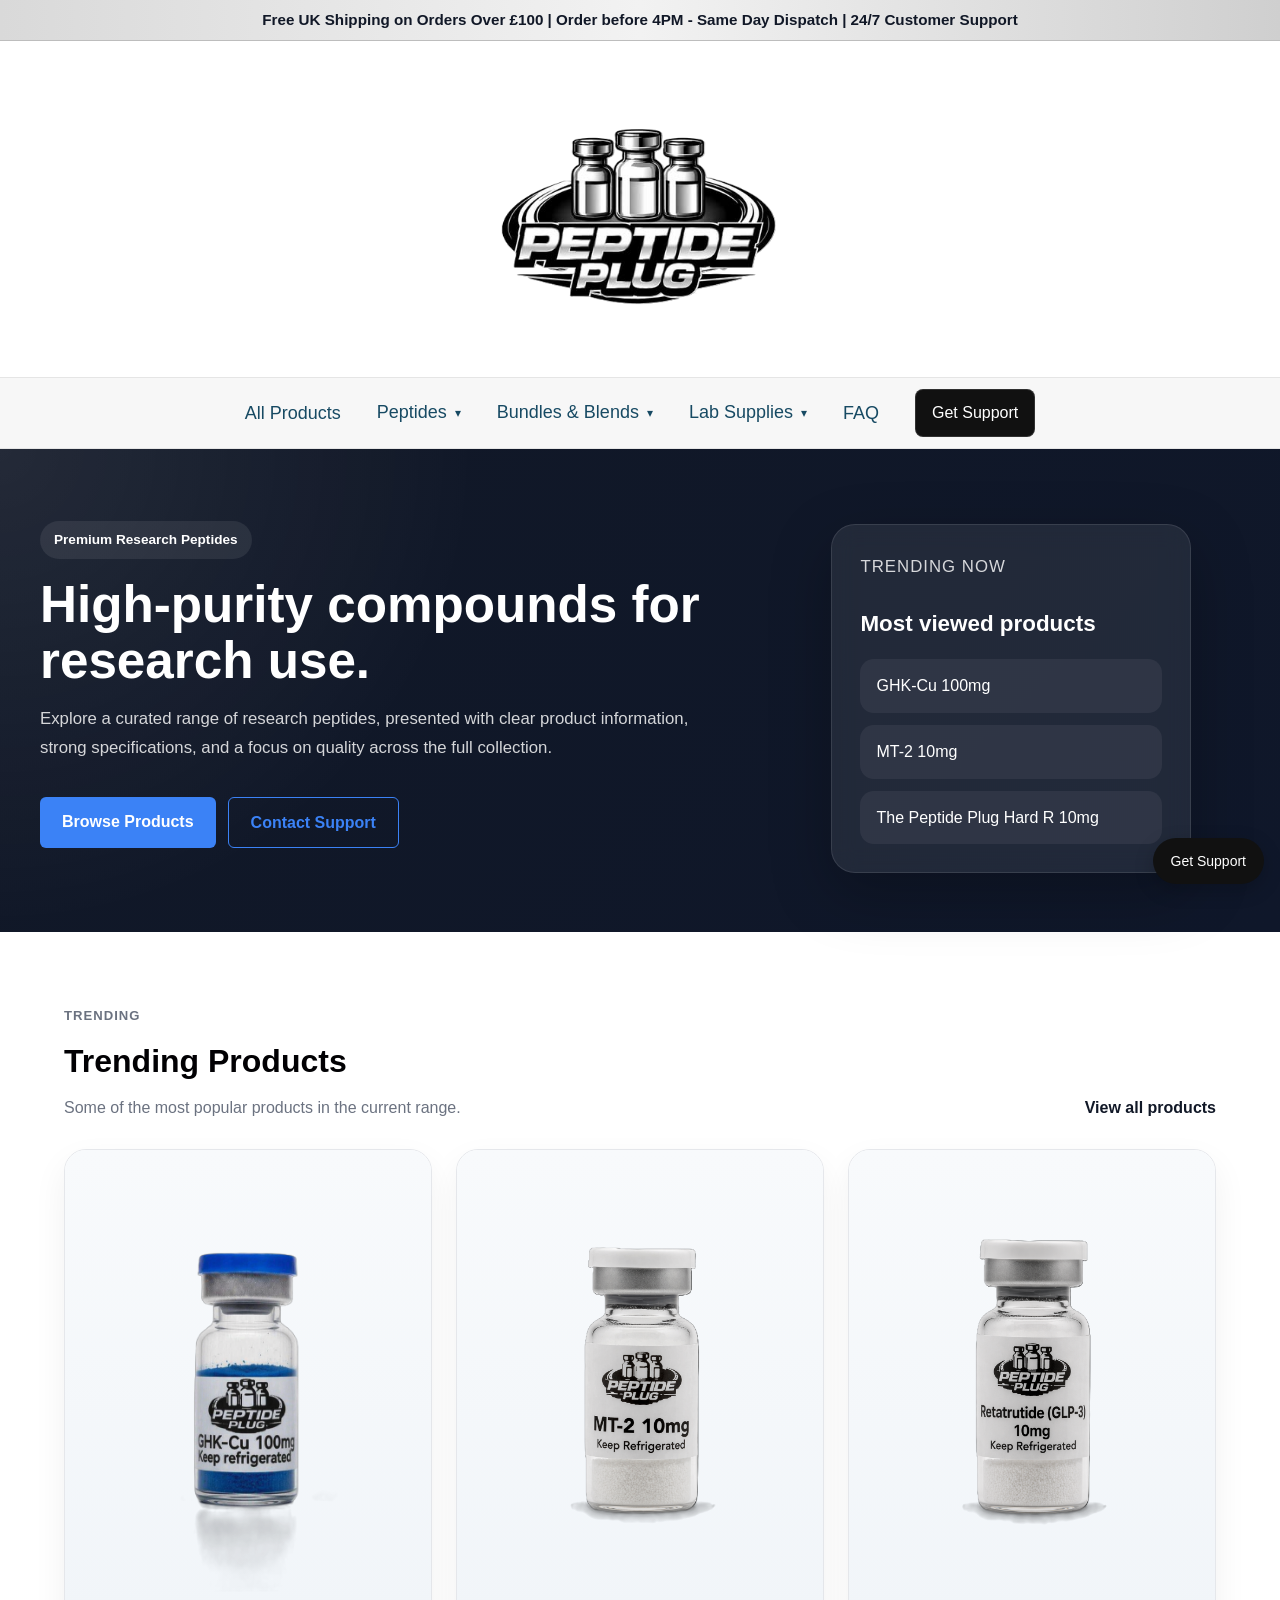
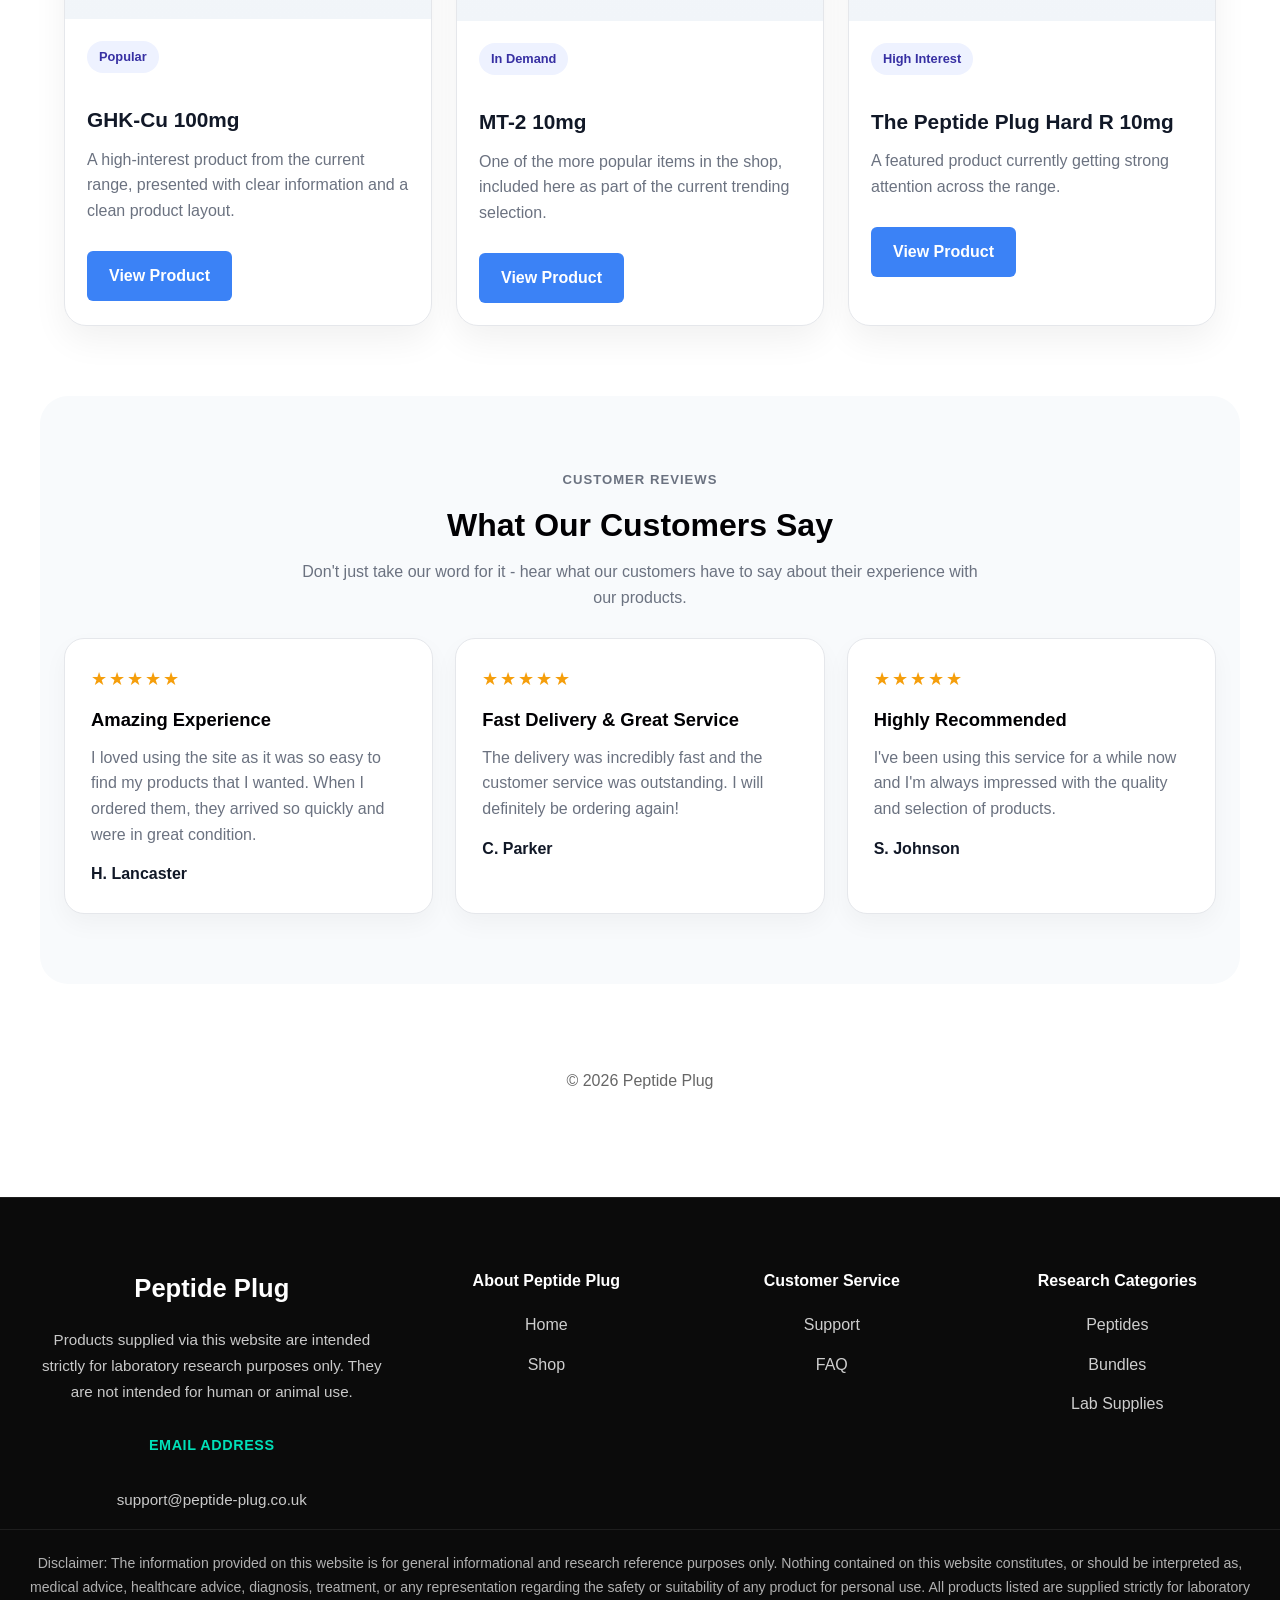
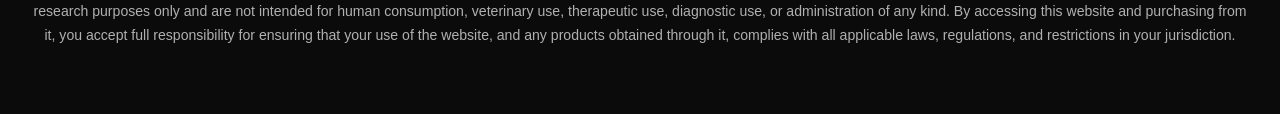
==== commit 6319e4cf: "customer reviews" ====
--- a/index.html
+++ b/index.html
@@ -109,23 +109,23 @@
     <div class="feature-grid">
       <div class="feature-box review-box">
         <div class="review-stars">★★★★★</div>
-        <h3>Great products</h3>
-        <p>i love pinning myself</p>
-        <span class="review-author">Hugh Janus</span>
+        <h3>Amazing Experience</h3>
+        <p>I loved using the site as it was so easy to find my products that I wanted. When I ordered them, they arrived so quickly and were in great condition. </p>
+        <span class="review-author">H. Lancaster</span>
       </div>
 
       <div class="feature-box review-box">
         <div class="review-stars">★★★★★</div>
-        <h3>Clear product information</h3>
-        <p>unreal products</p>
-        <span class="review-author">Ben Dover</span>
+        <h3>Fast Delivery & Great Service</h3>
+        <p>The delivery was incredibly fast and the customer service was outstanding. I will definitely be ordering again!</p>
+        <span class="review-author">C. Parker</span>
       </div>
 
       <div class="feature-box review-box">
         <div class="review-stars">★★★★★</div>
-        <h3>TITLE OF THE REVIEW</h3>
-        <p>THE USER REVIEW IN HEAR</p>
-        <span class="review-author">NAME OF THE REVIEWER</span>
+        <h3>Highly Recommended</h3>
+        <p>I've been using this service for a while now and I'm always impressed with the quality and selection of products.</p>
+        <span class="review-author">S. Johnson</span>
       </div>
     </div>
   </section>
--- a/style.css
+++ b/style.css
@@ -20,7 +20,7 @@
   display: flex;
   justify-content: center;
   align-items: center;
-  padding: 20px;
+  padding: 16px 20px;
   position: sticky;
   top: 0;
   width: 100%;
@@ -28,6 +28,7 @@
   background: rgba(255, 255, 255, 0.95);
   backdrop-filter: blur(6px);
   border-bottom: 1px solid #e5e7eb;
+  min-height: 56px;
 }
 
 .logo {
@@ -297,6 +298,13 @@
   font-weight: 600;
   z-index: 3000;
   border-bottom: 1px solid #bdbdbd;
+  transition: opacity 0.3s ease, transform 0.3s ease, visibility 0.3s ease;
+}
+
+.announcement-bar.fade-out {
+  opacity: 0;
+  transform: translateY(-100%);
+  visibility: hidden;
 }
 
 body.has-announcement {
@@ -1684,12 +1692,15 @@
     gap: 18px;
     padding: 12px 16px;
     justify-content: flex-start;
+    overflow-x: auto;
+    -webkit-overflow-scrolling: touch;
   }
 
   .category-nav > a,
   .dropdown-link,
   .dropdown-btn {
     font-size: 16px;
+    padding: 8px 0;
   }
 
   .dropdown-menu {
@@ -1699,9 +1710,11 @@
   .basket-launcher {
     top: 110px;
     right: 12px;
-    padding: 11px 16px;
+    padding: 13px 16px;
     font-size: 13px;
     z-index: 4001;
+    min-width: 50px;
+    min-height: 44px;
   }
 
   body.has-announcement .basket-launcher {
@@ -1732,6 +1745,33 @@
   .basket-actions .btn {
     width: 100%;
     text-align: center;
+  }
+
+  /* Improve touch targets */
+  .btn {
+    min-height: 44px;
+    min-width: 100px;
+    padding: 14px 24px;
+  }
+
+  .product-variant-select,
+  #supportForm input,
+  #supportForm textarea {
+    min-height: 44px;
+    font-size: 16px;
+  }
+
+  /* Better spacing for mobile */
+  .hero-home {
+    padding: 56px 18px 42px;
+  }
+
+  .home-section {
+    padding: 54px 18px;
+  }
+
+  .top-banner {
+    width: 95%;
   }
 }
 
@@ -1842,15 +1882,87 @@
     bottom: 12px;
   }
 
+  #supportToggle {
+    padding: 12px 16px;
+    font-size: 13px;
+    min-height: 44px;
+    min-width: 100px;
+  }
+
   #supportPanel {
     width: min(320px, calc(100vw - 24px));
     right: 0;
     bottom: 56px;
-  }
-
-  #supportToggle {
-    padding: 11px 16px;
-    font-size: 13px;
+    max-height: 70vh;
+    overflow-y: auto;
+    -webkit-overflow-scrolling: touch;
+  }
+
+  #supportForm input,
+  #supportForm textarea {
+    font-size: 16px;
+    min-height: 44px;
+  }
+
+  /* Better button sizing */
+  .btn {
+    min-height: 48px;
+    padding: 14px 18px;
+    font-size: 15px;
+  }
+
+  /* Improve card sizes */
+  .hero-home {
+    padding: 48px 14px 36px;
+  }
+
+  .home-section {
+    padding: 48px 14px;
+  }
+
+  .cards-home,
+  .feature-grid {
+    gap: 16px;
+  }
+
+  .card-content {
+    padding: 16px;
+  }
+
+  .feature-box {
+    padding: 18px;
+  }
+
+  .product-card h3 {
+    font-size: 1.1rem;
+  }
+
+  .section-heading h2 {
+    font-size: 1.5rem;
+  }
+
+  .hero-home h1 {
+    font-size: 1.8rem;
+  }
+
+  .top-banner {
+    width: 100%;
+    max-width: 100%;
+  }
+
+  /* Better form spacing */
+  .support-form-card,
+  .support-info-card {
+    padding: 18px;
+  }
+
+  .form-row {
+    gap: 12px;
+  }
+
+  .product-image-wrap,
+  .product-info {
+    padding: 14px;
   }
 }
 
@@ -1884,4 +1996,40 @@
 .dropdown:hover .dropdown-menu,
 .dropdown.open .dropdown-menu {
   display: block;
+}
+
+/* Smooth fade effect */
+.top-banner,
+.basket-button {
+    transition: opacity 0.3s ease, transform 0.3s ease;
+}
+
+/* Hidden state */
+.fade-out {
+    opacity: 0;
+    transform: translateY(-10px);
+    pointer-events: none;
+}
+
+/* Banner hide on scroll */
+.banner-wrap.fade-out {
+    opacity: 0;
+    visibility: hidden;
+    transition: opacity 0.3s ease, visibility 0.3s ease;
+}
+
+/* Basket launcher hide on scroll */
+.basket-launcher.fade-out {
+    opacity: 0;
+    transform: translateY(-20px);
+    transition: opacity 0.3s ease, transform 0.3s ease;
+    pointer-events: none;
+}
+
+/* Support widget hide on scroll */
+#supportWidget.fade-out {
+    opacity: 0;
+    transform: scale(0.9) translateY(10px);
+    transition: opacity 0.3s ease, transform 0.3s ease;
+    pointer-events: none;
 }
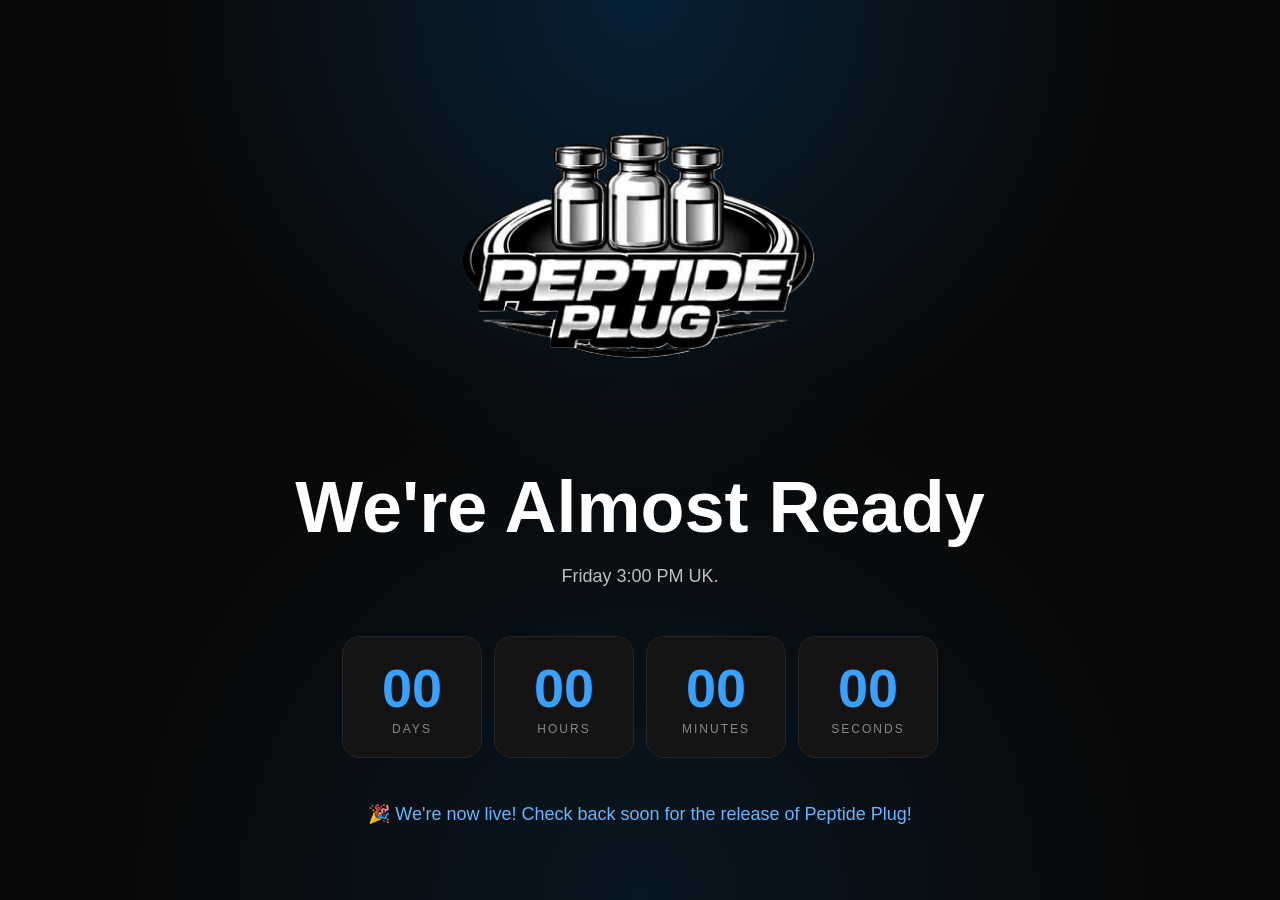
==== commit 4c921c7d: "MAIN NEW SITE" ====
--- a/index.html
+++ b/index.html
@@ -2,164 +2,183 @@
 <html lang="en">
 
 <head>
-  <meta charset="UTF-8">
-  <meta name="viewport" content="width=device-width, initial-scale=1.0">
-  <title>Peptide Plug</title>
-  <link rel="icon" type="image/png" href="assets/images/pepbanner.png">
-  <link rel="stylesheet" href="style.css">
+    <meta charset="UTF-8">
+    <meta name="viewport" content="width=device-width,initial-scale=1">
+    <title>Peptide Plug | Coming Soon</title>
+    <link rel="icon" href="assets/images/pepbanner.png">
+    <style>
+        * {
+            margin: 0;
+            padding: 0;
+            box-sizing: border-box;
+        }
+
+        body {
+            font-family: Arial, sans-serif;
+            background: #090909;
+            color: #fff;
+            display: flex;
+            align-items: center;
+            justify-content: center;
+            min-height: 100vh;
+            overflow-x: hidden;
+            padding: 20px;
+        }
+
+        body:before {
+            content: "";
+            position: fixed;
+            inset: 0;
+            background:
+                radial-gradient(circle at top, rgba(0, 140, 255, .18), transparent 45%),
+                radial-gradient(circle at bottom, rgba(0, 140, 255, .1), transparent 50%);
+        }
+
+        .wrap {
+            position: relative;
+            z-index: 1;
+            text-align: center;
+            width: min(900px, 100%);
+        }
+
+        img {
+            width: min(540px, 90%);
+            max-width: 100%;
+            margin-bottom: 25px;
+        }
+
+        .badge {
+            display: inline-block;
+            padding: 8px 18px;
+            border: 1px solid #2f8cff;
+            border-radius: 999px;
+            color: #67b6ff;
+            margin-bottom: 20px;
+        }
+
+        h1 {
+            font-size: clamp(36px, 8vw, 72px);
+            margin-bottom: 15px;
+            line-height: 1.1;
+        }
+
+        p {
+            color: #bfbfbf;
+            font-size: clamp(15px, 3vw, 18px);
+            line-height: 1.6;
+            padding: 0 15px;
+        }
+
+        .count {
+            display: flex;
+            justify-content: center;
+            gap: 12px;
+            flex-wrap: wrap;
+            margin: 45px 0;
+        }
+
+        .box {
+            background: #141414;
+            border: 1px solid #252525;
+            border-radius: 18px;
+            padding: 20px;
+            width: 140px;
+        }
+
+        .num {
+            display: block;
+            font-size: clamp(36px, 8vw, 54px);
+            font-weight: bold;
+            color: #39a1ff;
+        }
+
+        .lbl {
+            text-transform: uppercase;
+            letter-spacing: 2px;
+            color: #888;
+            font-size: 12px;
+        }
+
+        #live {
+            margin-top: 20px;
+            color: #67b6ff;
+            font-size: 18px;
+        }
+
+
+        /* Mobile layout */
+        @media (max-width: 600px) {
+
+            body {
+                padding: 15px;
+            }
+
+            img {
+                width: 85%;
+                margin-bottom: 20px;
+            }
+
+            h1 {
+                font-size: 38px;
+            }
+
+            p {
+                font-size: 15px;
+            }
+
+            .count {
+                gap: 10px;
+                margin: 35px 0;
+            }
+
+            .box {
+                width: calc(50% - 10px);
+                padding: 18px 10px;
+                border-radius: 15px;
+            }
+
+            .num {
+                font-size: 42px;
+            }
+
+            .lbl {
+                font-size: 11px;
+                letter-spacing: 1px;
+            }
+
+            #live {
+                font-size: 16px;
+            }
+        }
+    </style>
 </head>
 
 <body>
-
-  <section class="banner-wrap">
-    <img src="assets/images/pepbanner.png" alt="Peptide Plug Banner" class="top-banner" id="topBanner">
-  </section>
-
-  <section class="category-nav-wrap">
-    <nav class="category-nav" id="categoryNav"></nav>
-  </section>
-
-  <section class="hero hero-home fade-in active">
-    <div class="hero-content">
-      <div class="hero-text">
-        <span class="eyebrow">Premium Research Peptides</span>
-        <h1>High-purity compounds for research use.</h1>
-        <p>
-          Explore a curated range of research peptides, presented with clear product information, strong specifications, and a focus on quality across the full collection.
-        </p>
-
-        <div class="buttons hero-buttons">
-          <a href="shop/index.html" class="btn">Browse Products</a>
-          <a href="mailto:support@peptide-plug.co.uk" class="btn secondary">Contact Support</a>
+    <div class="wrap">
+        <img src="assets/images/pepbanner.png" alt="Logo">
+        <h1>We're Almost Ready</h1>
+        <p>Friday 3:00 PM UK. </p>
+        <div class="count">
+            <div class="box"><span class="num" id="d">00</span><span class="lbl">Days</span></div>
+            <div class="box"><span class="num" id="h">00</span><span class="lbl">Hours</span></div>
+            <div class="box"><span class="num" id="m">00</span><span class="lbl">Minutes</span></div>
+            <div class="box"><span class="num" id="s">00</span><span class="lbl">Seconds</span></div>
         </div>
-      </div>
-
-      <div class="hero-feature-card">
-        <div class="hero-feature-inner">
-          <p class="mini-label">Trending Now</p>
-          <h3>Most viewed products</h3>
-          <div class="featured-mini-list">
-            <a href="shop/product.html?slug=ghk-cu-100mg">GHK-Cu 100mg</a>
-            <a href="shop/product.html?slug=mt2-10mg">MT-2 10mg</a>
-            <a href="shop/product.html?slug=The Peptide Plug Hard R-10mg">The Peptide Plug Hard R 10mg</a>
-          </div>
-        </div>
-      </div>
+        <div id="live"></div>
     </div>
-  </section>
-
-  <section class="section fade-in active home-section">
-    <div class="section-heading">
-      <div>
-        <span class="section-label">Trending</span>
-        <h2>Trending Products</h2>
-        <p>Some of the most popular products in the current range.</p>
-      </div>
-      <a href="shop/index.html" class="text-link">View all products</a>
-    </div>
-
-    <div class="cards cards-home">
-      <div class="card product-card fade-in active">
-        <div class="image-box small">
-          <img src="assets/images/ghk-cu-100mg.png" alt="GHK-Cu 100mg">
-        </div>
-        <div class="card-content">
-          <span class="product-tag">Popular</span>
-          <h3>GHK-Cu 100mg</h3>
-          <p>A high-interest product from the current range, presented with clear information and a clean product layout.</p>
-          <a href="shop/product.html?slug=ghk-cu-100mg" class="btn">View Product</a>
-        </div>
-      </div>
-
-      <div class="card product-card fade-in active">
-        <div class="image-box small">
-          <img src="assets/images/mt2-10mg.png" alt="MT-2 10mg">
-        </div>
-        <div class="card-content">
-          <span class="product-tag">In Demand</span>
-          <h3>MT-2 10mg</h3>
-          <p>One of the more popular items in the shop, included here as part of the current trending selection.</p>
-          <a href="shop/product.html?slug=mt2-10mg" class="btn">View Product</a>
-        </div>
-      </div>
-
-      <div class="card product-card fade-in active">
-        <div class="image-box small">
-          <img src="assets/images/The Peptide Plug Hard R.png" alt="The Peptide Plug Hard R 10mg">
-        </div>
-        <div class="card-content">
-          <span class="product-tag">High Interest</span>
-          <h3>The Peptide Plug Hard R 10mg</h3>
-          <p>A featured product currently getting strong attention across the range.</p>
-          <a href="shop/product.html?slug=The Peptide Plug Hard R-10mg" class="btn">View Product</a>
-        </div>
-      </div>
-    </div>
-  </section>
-
-  <section class="section fade-in active home-section alt-section">
-    <div class="section-heading centered">
-      <div>
-        <span class="section-label">Customer Reviews</span>
-        <h2>What Our Customers Say</h2>
-        <p>Don't just take our word for it - hear what our customers have to say about their experience with our products.</p>
-      </div>
-    </div>
-
-    <div class="feature-grid">
-      <div class="feature-box review-box">
-        <div class="review-stars">★★★★★</div>
-        <h3>Amazing Experience</h3>
-        <p>I loved using the site as it was so easy to find my products that I wanted. When I ordered them, they arrived so quickly and were in great condition. </p>
-        <span class="review-author">H. Lancaster</span>
-      </div>
-
-      <div class="feature-box review-box">
-        <div class="review-stars">★★★★★</div>
-        <h3>Fast Delivery & Great Service</h3>
-        <p>The delivery was incredibly fast and the customer service was outstanding. I will definitely be ordering again!</p>
-        <span class="review-author">C. Parker</span>
-      </div>
-
-      <div class="feature-box review-box">
-        <div class="review-stars">★★★★★</div>
-        <h3>Highly Recommended</h3>
-        <p>I've been using this service for a while now and I'm always impressed with the quality and selection of products.</p>
-        <span class="review-author">S. Johnson</span>
-      </div>
-    </div>
-  </section>
-
-  <footer>
-    <p>© 2026 Peptide Plug</p>
-  </footer>
-
-  <div id="supportWidget">
-    <button id="supportToggle" aria-label="Open support form">Get Support</button>
-
-    <div id="supportPanel">
-      <button id="supportClose" aria-label="Close support form">&times;</button>
-
-      <form id="supportForm">
-        <h3>Need help?</h3>
-        <input type="text" name="name" placeholder="Your name" required>
-        <input type="email" name="email" placeholder="Your email" required>
-        <textarea name="message" placeholder="What would you like help with?" required></textarea>
-        <button type="submit">Send</button>
-        <p id="supportStatus"></p>
-      </form>
-    </div>
-  </div>
-
-  <script src="js/site-config.js"></script>
-  <script src="js/products.js"></script>
-  <script src="js/components.js"></script>
-  <script src="js/shop.js"></script>
-  <script src="script.js"></script>
-
-  <div id="siteFooter"></div>
-
-
+    <script>
+        const target = new Date("2026-07-10T15:00:00+01:00");
+        const ids = { d: d, h: h, m: m, s: s };
+        function tick() {
+            const diff = target - new Date();
+            if (diff <= 0) { for (let k in ids) ids[k].textContent = "00"; live.textContent = "🎉 We're now live! Check back soon for the release of Peptide Plug!"; clearInterval(t); return; }
+            ids.d.textContent = String(Math.floor(diff / 86400000)).padStart(2, "0");
+            ids.h.textContent = String(Math.floor(diff / 3600000) % 24).padStart(2, "0");
+            ids.m.textContent = String(Math.floor(diff / 60000) % 60).padStart(2, "0");
+            ids.s.textContent = String(Math.floor(diff / 1000) % 60).padStart(2, "0");
+        }
+        tick(); const t = setInterval(tick, 1000);
+    </script>
 </body>
 
 </html>
